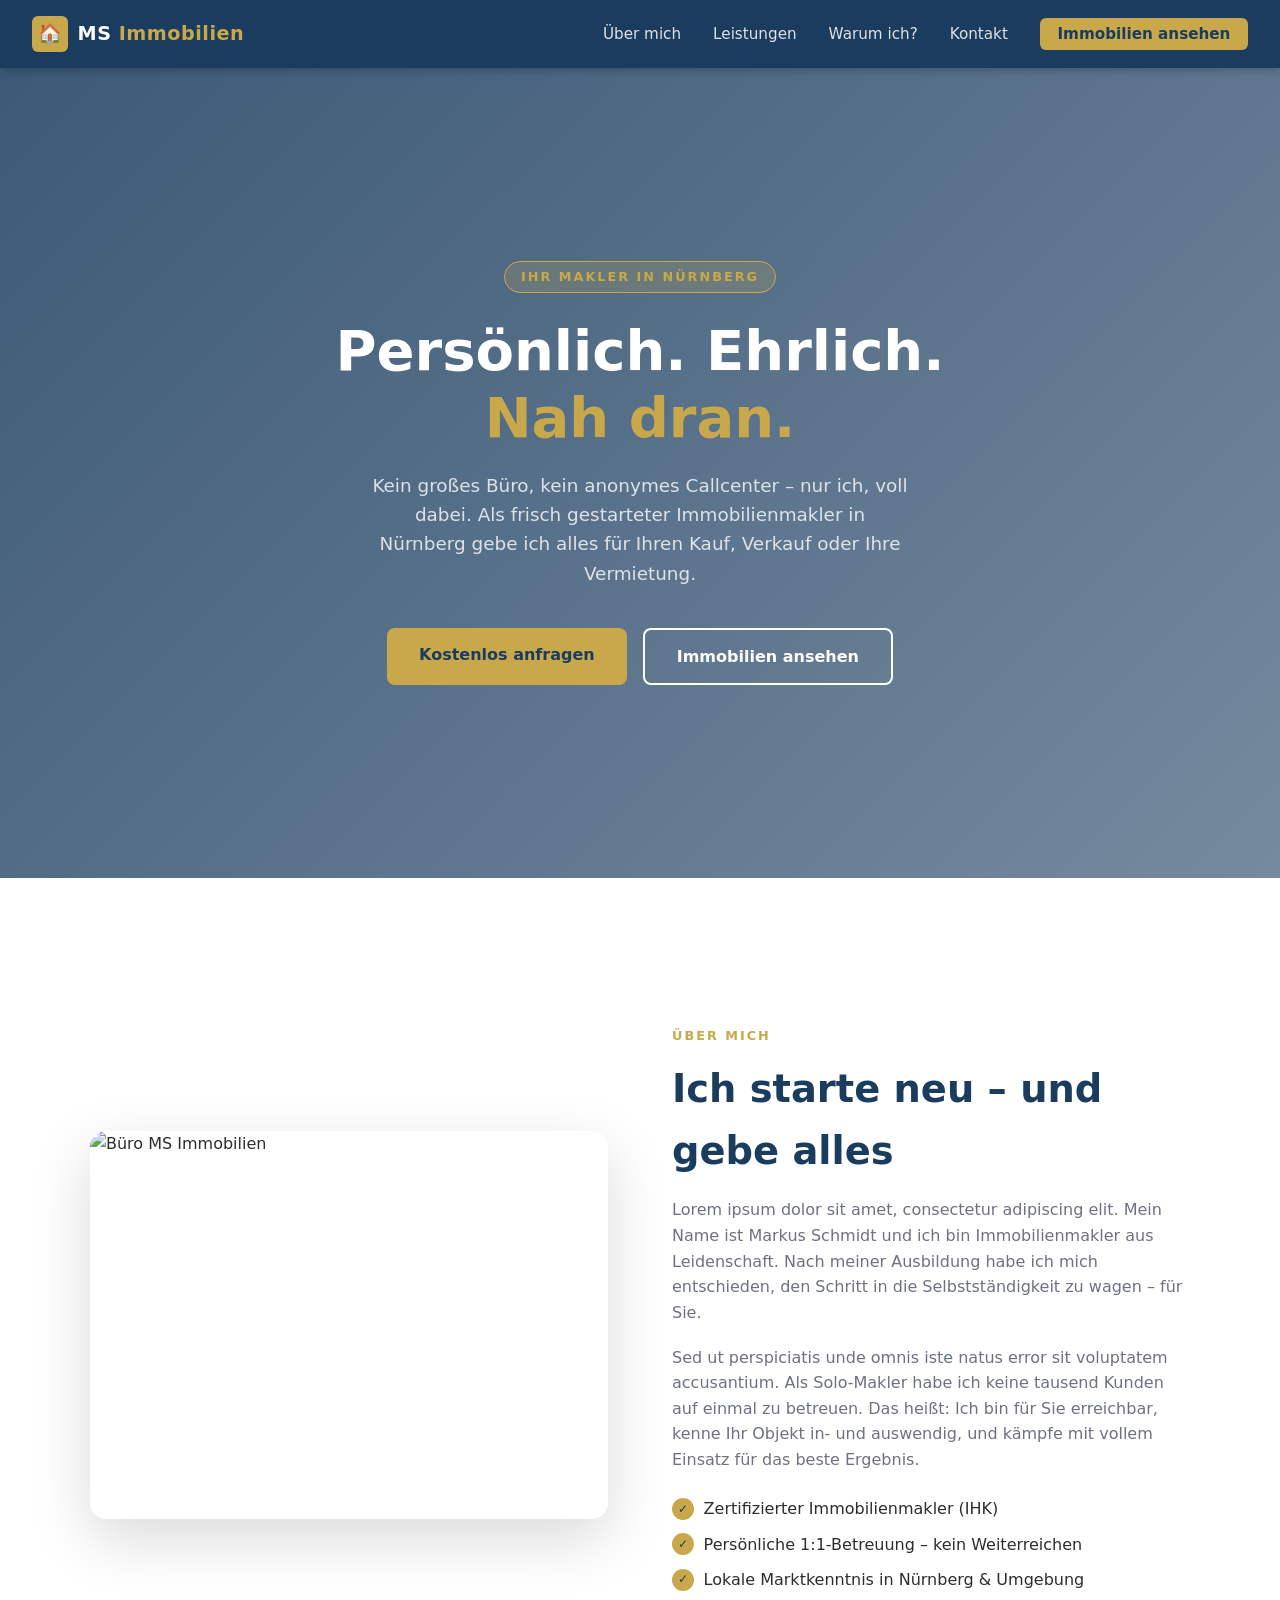
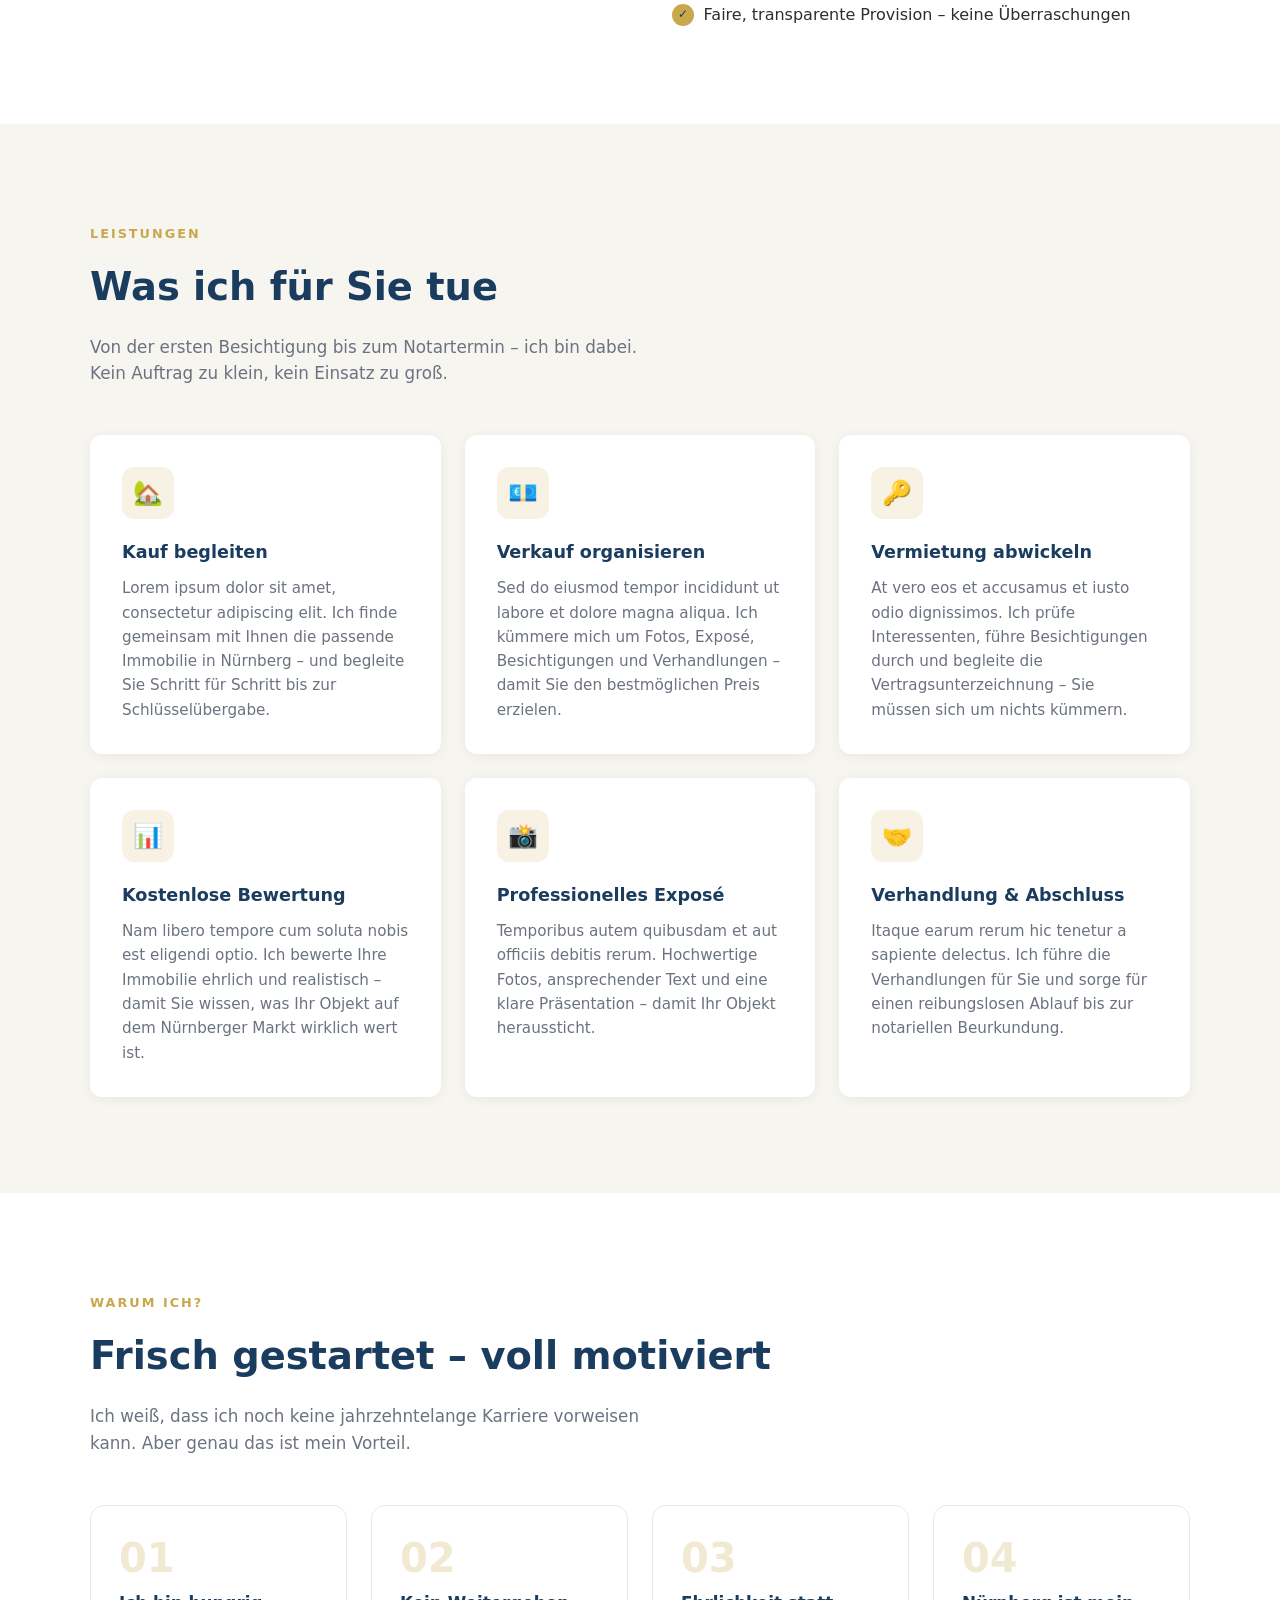
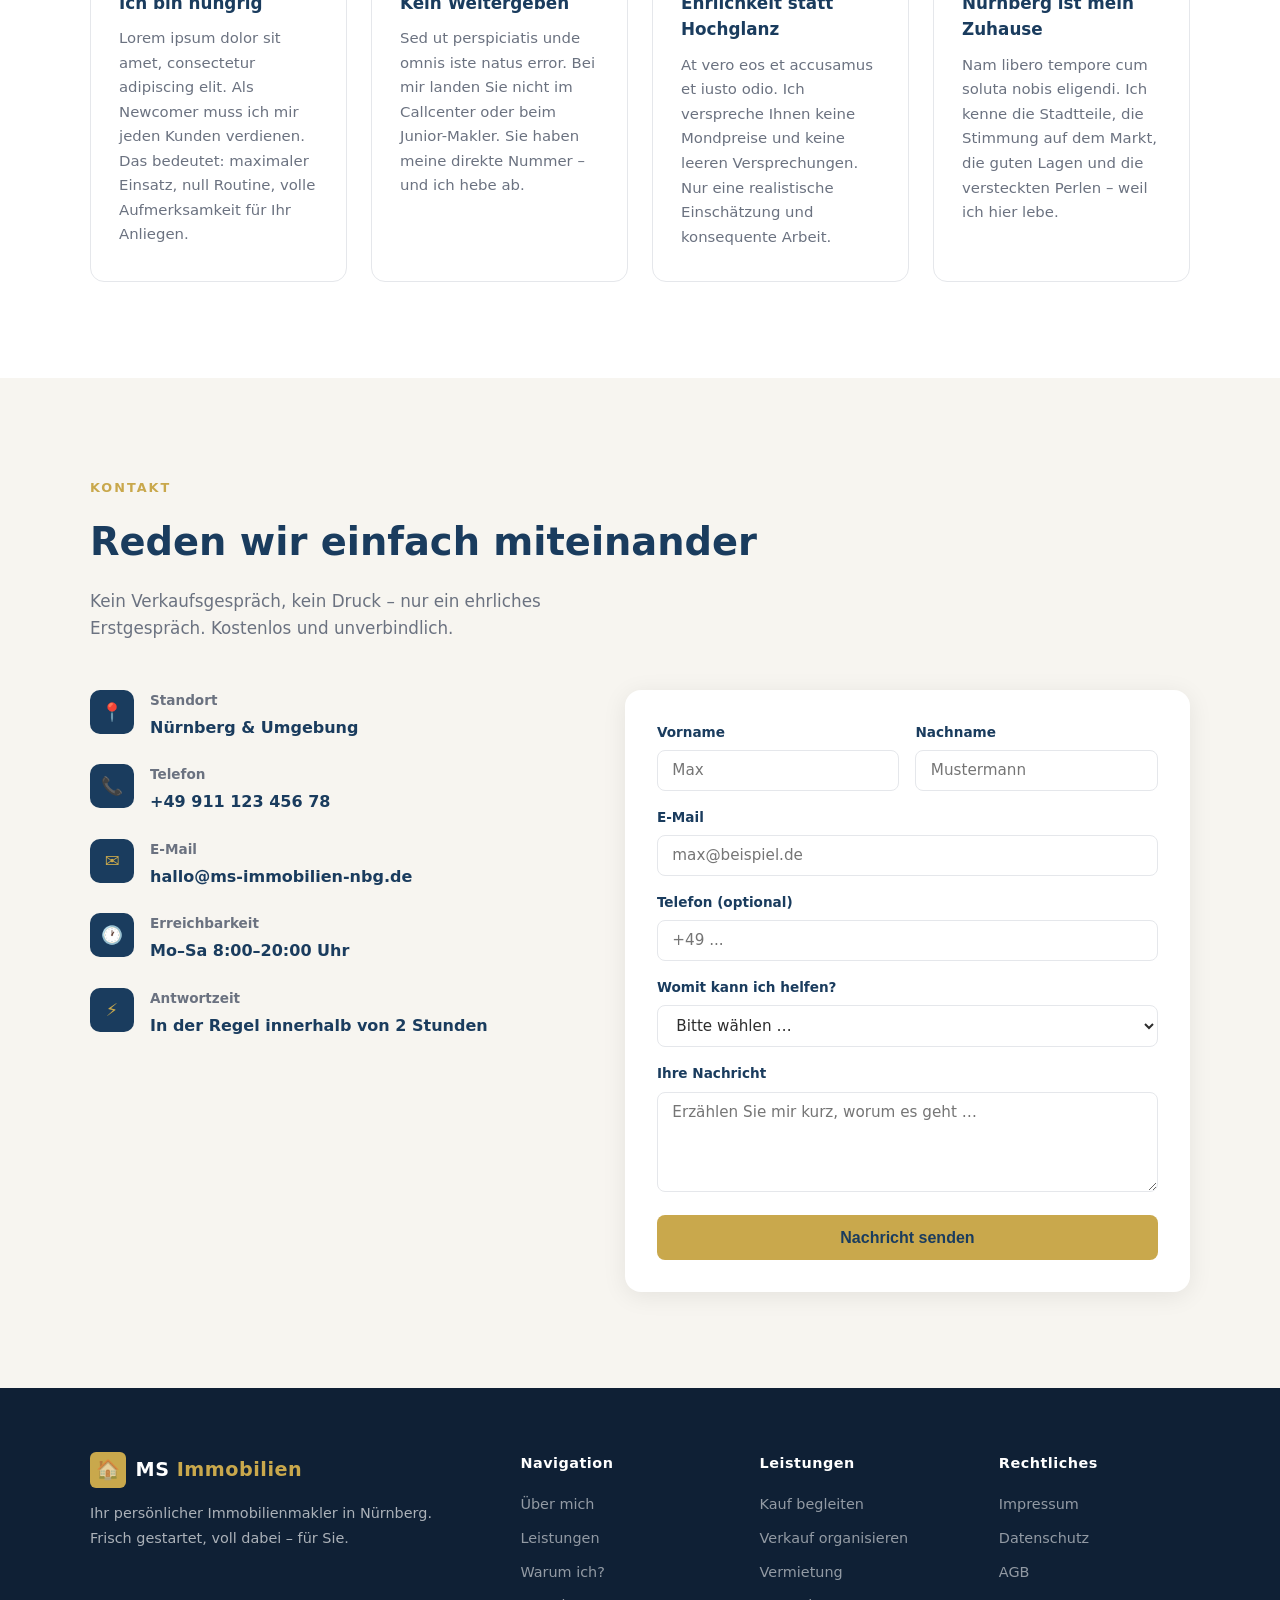
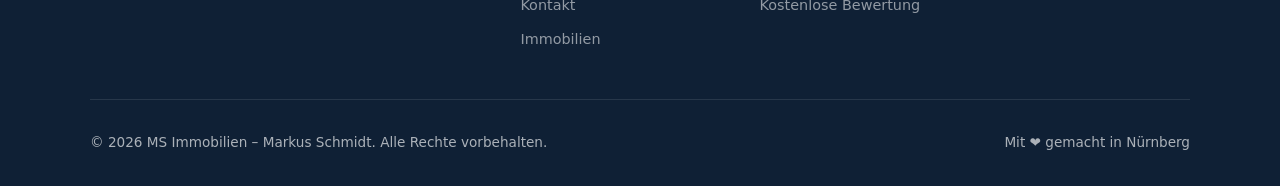
==== index.html @ b179d1cd "index und css" ====
<!DOCTYPE html>
<html lang="de">
<head>
  <meta charset="UTF-8" />
  <meta name="viewport" content="width=device-width, initial-scale=1.0" />
  <title>MS Immobilien – Ihr Makler in Nürnberg</title>
  <link rel="stylesheet" href="style.css" />
</head>
<body>

<!-- ── NAVBAR ── -->
<nav>
  <a href="index.html" class="nav-logo">
    <div class="nav-logo-icon">🏠</div>
    <span>MS <em>Immobilien</em></span>
  </a>
  <ul class="nav-links">
    <li><a href="#ueber-mich">Über mich</a></li>
    <li><a href="#leistungen">Leistungen</a></li>
    <li><a href="#warum-ich">Warum ich?</a></li>
    <li><a href="#kontakt">Kontakt</a></li>
    <li><a href="immobilien.html" class="nav-cta">Immobilien ansehen</a></li>
  </ul>
</nav>

<!-- ── HERO ── -->
<section class="hero">
  <div class="hero-content">
    <div class="hero-badge">Ihr Makler in Nürnberg</div>
    <h1>Persönlich. Ehrlich. <span>Nah dran.</span></h1>
    <p>Kein großes Büro, kein anonymes Callcenter – nur ich, voll dabei. Als frisch gestarteter Immobilienmakler in Nürnberg gebe ich alles für Ihren Kauf, Verkauf oder Ihre Vermietung.</p>
    <div class="hero-buttons">
      <a href="#kontakt" class="btn btn-primary">Kostenlos anfragen</a>
      <a href="immobilien.html" class="btn btn-outline">Immobilien ansehen</a>
    </div>
  </div>
</section>

<!-- ── ÜBER MICH ── -->
<section id="ueber-mich">
  <div class="container">
    <div class="about-grid">
      <div class="about-img">
        <img src="https://images.unsplash.com/photo-1560518883-ce09059eeffa?w=800&q=80" alt="Büro MS Immobilien" />
      </div>
      <div class="about-text">
        <span class="section-label">Über mich</span>
        <h2 class="section-title">Ich starte neu – und gebe alles</h2>
        <p>Lorem ipsum dolor sit amet, consectetur adipiscing elit. Mein Name ist Markus Schmidt und ich bin Immobilienmakler aus Leidenschaft. Nach meiner Ausbildung habe ich mich entschieden, den Schritt in die Selbstständigkeit zu wagen – für Sie.</p>
        <p>Sed ut perspiciatis unde omnis iste natus error sit voluptatem accusantium. Als Solo-Makler habe ich keine tausend Kunden auf einmal zu betreuen. Das heißt: Ich bin für Sie erreichbar, kenne Ihr Objekt in- und auswendig, und kämpfe mit vollem Einsatz für das beste Ergebnis.</p>
        <ul class="about-checks">
          <li>Zertifizierter Immobilienmakler (IHK)</li>
          <li>Persönliche 1:1-Betreuung – kein Weiterreichen</li>
          <li>Lokale Marktkenntnis in Nürnberg & Umgebung</li>
          <li>Faire, transparente Provision – keine Überraschungen</li>
        </ul>
      </div>
    </div>
  </div>
</section>

<!-- ── LEISTUNGEN ── -->
<section id="leistungen" class="services">
  <div class="container">
    <span class="section-label">Leistungen</span>
    <h2 class="section-title">Was ich für Sie tue</h2>
    <p class="section-desc">Von der ersten Besichtigung bis zum Notartermin – ich bin dabei. Kein Auftrag zu klein, kein Einsatz zu groß.</p>

    <div class="services-grid">
      <div class="service-card">
        <div class="service-icon">🏡</div>
        <h3>Kauf begleiten</h3>
        <p>Lorem ipsum dolor sit amet, consectetur adipiscing elit. Ich finde gemeinsam mit Ihnen die passende Immobilie in Nürnberg – und begleite Sie Schritt für Schritt bis zur Schlüsselübergabe.</p>
      </div>
      <div class="service-card">
        <div class="service-icon">💶</div>
        <h3>Verkauf organisieren</h3>
        <p>Sed do eiusmod tempor incididunt ut labore et dolore magna aliqua. Ich kümmere mich um Fotos, Exposé, Besichtigungen und Verhandlungen – damit Sie den bestmöglichen Preis erzielen.</p>
      </div>
      <div class="service-card">
        <div class="service-icon">🔑</div>
        <h3>Vermietung abwickeln</h3>
        <p>At vero eos et accusamus et iusto odio dignissimos. Ich prüfe Interessenten, führe Besichtigungen durch und begleite die Vertragsunterzeichnung – Sie müssen sich um nichts kümmern.</p>
      </div>
      <div class="service-card">
        <div class="service-icon">📊</div>
        <h3>Kostenlose Bewertung</h3>
        <p>Nam libero tempore cum soluta nobis est eligendi optio. Ich bewerte Ihre Immobilie ehrlich und realistisch – damit Sie wissen, was Ihr Objekt auf dem Nürnberger Markt wirklich wert ist.</p>
      </div>
      <div class="service-card">
        <div class="service-icon">📸</div>
        <h3>Professionelles Exposé</h3>
        <p>Temporibus autem quibusdam et aut officiis debitis rerum. Hochwertige Fotos, ansprechender Text und eine klare Präsentation – damit Ihr Objekt heraussticht.</p>
      </div>
      <div class="service-card">
        <div class="service-icon">🤝</div>
        <h3>Verhandlung & Abschluss</h3>
        <p>Itaque earum rerum hic tenetur a sapiente delectus. Ich führe die Verhandlungen für Sie und sorge für einen reibungslosen Ablauf bis zur notariellen Beurkundung.</p>
      </div>
    </div>
  </div>
</section>

<!-- ── WARUM ICH ── -->
<section id="warum-ich">
  <div class="container">
    <span class="section-label">Warum ich?</span>
    <h2 class="section-title">Frisch gestartet – voll motiviert</h2>
    <p class="section-desc">Ich weiß, dass ich noch keine jahrzehntelange Karriere vorweisen kann. Aber genau das ist mein Vorteil.</p>

    <div class="why-grid">
      <div class="why-card">
        <div class="why-number">01</div>
        <h3>Ich bin hungrig</h3>
        <p>Lorem ipsum dolor sit amet, consectetur adipiscing elit. Als Newcomer muss ich mir jeden Kunden verdienen. Das bedeutet: maximaler Einsatz, null Routine, volle Aufmerksamkeit für Ihr Anliegen.</p>
      </div>
      <div class="why-card">
        <div class="why-number">02</div>
        <h3>Kein Weitergeben</h3>
        <p>Sed ut perspiciatis unde omnis iste natus error. Bei mir landen Sie nicht im Callcenter oder beim Junior-Makler. Sie haben meine direkte Nummer – und ich hebe ab.</p>
      </div>
      <div class="why-card">
        <div class="why-number">03</div>
        <h3>Ehrlichkeit statt Hochglanz</h3>
        <p>At vero eos et accusamus et iusto odio. Ich verspreche Ihnen keine Mondpreise und keine leeren Versprechungen. Nur eine realistische Einschätzung und konsequente Arbeit.</p>
      </div>
      <div class="why-card">
        <div class="why-number">04</div>
        <h3>Nürnberg ist mein Zuhause</h3>
        <p>Nam libero tempore cum soluta nobis eligendi. Ich kenne die Stadtteile, die Stimmung auf dem Markt, die guten Lagen und die versteckten Perlen – weil ich hier lebe.</p>
      </div>
    </div>
  </div>
</section>

<!-- ── KONTAKT ── -->
<section id="kontakt" class="contact">
  <div class="container">
    <span class="section-label">Kontakt</span>
    <h2 class="section-title">Reden wir einfach miteinander</h2>
    <p class="section-desc">Kein Verkaufsgespräch, kein Druck – nur ein ehrliches Erstgespräch. Kostenlos und unverbindlich.</p>

    <div class="contact-grid">
      <div class="contact-info">
        <div class="contact-item">
          <div class="contact-item-icon">📍</div>
          <div>
            <h4>Standort</h4>
            <p>Nürnberg & Umgebung</p>
          </div>
        </div>
        <div class="contact-item">
          <div class="contact-item-icon">📞</div>
          <div>
            <h4>Telefon</h4>
            <p>+49 911 123 456 78</p>
          </div>
        </div>
        <div class="contact-item">
          <div class="contact-item-icon">✉️</div>
          <div>
            <h4>E-Mail</h4>
            <p>hallo@ms-immobilien-nbg.de</p>
          </div>
        </div>
        <div class="contact-item">
          <div class="contact-item-icon">🕐</div>
          <div>
            <h4>Erreichbarkeit</h4>
            <p>Mo–Sa 8:00–20:00 Uhr</p>
          </div>
        </div>
        <div class="contact-item">
          <div class="contact-item-icon">⚡</div>
          <div>
            <h4>Antwortzeit</h4>
            <p>In der Regel innerhalb von 2 Stunden</p>
          </div>
        </div>
      </div>

      <form class="contact-form" onsubmit="handleContact(event)">
        <div class="form-row">
          <div class="field">
            <label>Vorname</label>
            <input type="text" placeholder="Max" required />
          </div>
          <div class="field">
            <label>Nachname</label>
            <input type="text" placeholder="Mustermann" required />
          </div>
        </div>
        <div class="field">
          <label>E-Mail</label>
          <input type="email" placeholder="max@beispiel.de" required />
        </div>
        <div class="field">
          <label>Telefon (optional)</label>
          <input type="tel" placeholder="+49 ..." />
        </div>
        <div class="field">
          <label>Womit kann ich helfen?</label>
          <select>
            <option value="">Bitte wählen …</option>
            <option>Ich möchte kaufen</option>
            <option>Ich möchte verkaufen</option>
            <option>Ich suche eine Mietwohnung</option>
            <option>Ich möchte vermieten</option>
            <option>Ich möchte meine Immobilie bewerten lassen</option>
            <option>Sonstiges</option>
          </select>
        </div>
        <div class="field">
          <label>Ihre Nachricht</label>
          <textarea placeholder="Erzählen Sie mir kurz, worum es geht …" required></textarea>
        </div>
        <button type="submit" class="btn btn-primary" style="width:100%">Nachricht senden</button>
      </form>
    </div>
  </div>
</section>

<!-- ── FOOTER ── -->
<footer>
  <div class="footer-grid">
    <div class="footer-brand footer-col">
      <a href="index.html" class="nav-logo">
        <div class="nav-logo-icon">🏠</div>
        <span style="color:#fff">MS <em style="color:var(--accent);font-style:normal">Immobilien</em></span>
      </a>
      <p>Ihr persönlicher Immobilienmakler in Nürnberg. Frisch gestartet, voll dabei – für Sie.</p>
    </div>
    <div class="footer-col">
      <h4>Navigation</h4>
      <ul>
        <li><a href="#ueber-mich">Über mich</a></li>
        <li><a href="#leistungen">Leistungen</a></li>
        <li><a href="#warum-ich">Warum ich?</a></li>
        <li><a href="#kontakt">Kontakt</a></li>
        <li><a href="immobilien.html">Immobilien</a></li>
      </ul>
    </div>
    <div class="footer-col">
      <h4>Leistungen</h4>
      <ul>
        <li><a href="#leistungen">Kauf begleiten</a></li>
        <li><a href="#leistungen">Verkauf organisieren</a></li>
        <li><a href="#leistungen">Vermietung</a></li>
        <li><a href="#leistungen">Kostenlose Bewertung</a></li>
      </ul>
    </div>
    <div class="footer-col">
      <h4>Rechtliches</h4>
      <ul>
        <li><a href="#">Impressum</a></li>
        <li><a href="#">Datenschutz</a></li>
        <li><a href="#">AGB</a></li>
      </ul>
    </div>
  </div>
  <div class="footer-bottom">
    <span>© 2026 MS Immobilien – Markus Schmidt. Alle Rechte vorbehalten.</span>
    <span>Mit ❤️ gemacht in Nürnberg</span>
  </div>
</footer>

<div class="toast" id="toast"></div>

<script src="index.js"></script>
</body>
</html>
---- style.css ----
*, *::before, *::after { box-sizing: border-box; margin: 0; padding: 0; }

:root {
  --primary: #1a3c5e;
  --accent: #c9a84c;
  --light: #f7f5f0;
  --text: #2d2d2d;
  --muted: #6b7280;
  --border: #e5e7eb;
  --white: #ffffff;
}

body {
  font-family: 'Segoe UI', system-ui, sans-serif;
  color: var(--text);
  background: var(--white);
  line-height: 1.6;
}

/* ── NAVBAR ── */
nav {
  position: sticky;
  top: 0;
  z-index: 100;
  background: var(--primary);
  display: flex;
  align-items: center;
  justify-content: space-between;
  padding: 0 2rem;
  height: 68px;
  box-shadow: 0 2px 8px rgba(0,0,0,.25);
}

.nav-logo {
  display: flex;
  align-items: center;
  gap: .6rem;
  text-decoration: none;
}

.nav-logo-icon {
  width: 36px;
  height: 36px;
  background: var(--accent);
  border-radius: 6px;
  display: grid;
  place-items: center;
  font-size: 1.2rem;
}

.nav-logo span {
  color: var(--white);
  font-size: 1.2rem;
  font-weight: 700;
  letter-spacing: .5px;
}

.nav-logo span em {
  color: var(--accent);
  font-style: normal;
}

.nav-links {
  display: flex;
  align-items: center;
  gap: 2rem;
  list-style: none;
}

.nav-links a {
  color: rgba(255,255,255,.85);
  text-decoration: none;
  font-size: .95rem;
  font-weight: 500;
  transition: color .2s;
}

.nav-links a:hover,
.nav-links a.active { color: var(--accent); }

.nav-cta {
  background: var(--accent);
  color: var(--primary) !important;
  padding: .45rem 1.1rem;
  border-radius: 6px;
  font-weight: 700 !important;
}

/* ── HERO ── */
.hero {
  min-height: 90vh;
  background: linear-gradient(135deg, rgba(26,60,94,.85) 0%, rgba(26,60,94,.6) 100%),
              url('https://images.unsplash.com/photo-1564013799919-ab600027ffc6?w=1600&q=80') center/cover no-repeat;
  display: flex;
  align-items: center;
  justify-content: center;
  text-align: center;
  color: var(--white);
  padding: 4rem 1.5rem;
}

.hero-content { max-width: 700px; }

.hero-badge {
  display: inline-block;
  background: rgba(201,168,76,.2);
  border: 1px solid var(--accent);
  color: var(--accent);
  font-size: .8rem;
  font-weight: 600;
  letter-spacing: 2px;
  text-transform: uppercase;
  padding: .3rem 1rem;
  border-radius: 100px;
  margin-bottom: 1.5rem;
}

.hero h1 {
  font-size: clamp(2rem, 5vw, 3.5rem);
  font-weight: 800;
  line-height: 1.2;
  margin-bottom: 1.2rem;
}

.hero h1 span { color: var(--accent); }

.hero p {
  font-size: 1.15rem;
  color: rgba(255,255,255,.8);
  margin-bottom: 2.5rem;
  max-width: 540px;
  margin-inline: auto;
}

.hero-buttons { display: flex; gap: 1rem; justify-content: center; flex-wrap: wrap; }

.btn {
  display: inline-block;
  padding: .85rem 2rem;
  border-radius: 8px;
  font-size: 1rem;
  font-weight: 600;
  text-decoration: none;
  cursor: pointer;
  border: none;
  transition: transform .15s, box-shadow .15s;
}

.btn:hover { transform: translateY(-2px); box-shadow: 0 6px 20px rgba(0,0,0,.2); }

.btn-primary { background: var(--accent); color: var(--primary); }
.btn-outline { background: transparent; color: var(--white); border: 2px solid var(--white); }

/* ── STATS ── */
.stats {
  background: var(--primary);
  display: grid;
  grid-template-columns: repeat(auto-fit, minmax(160px, 1fr));
  gap: 0;
}

.stat {
  text-align: center;
  padding: 2rem 1.5rem;
  border-right: 1px solid rgba(255,255,255,.1);
  color: var(--white);
}

.stat:last-child { border-right: none; }
.stat-num { font-size: 2.2rem; font-weight: 800; color: var(--accent); }
.stat-label { font-size: .85rem; color: rgba(255,255,255,.65); margin-top: .25rem; }

/* ── SECTIONS ── */
section { padding: 6rem 1.5rem; }
.container { max-width: 1100px; margin: 0 auto; }

.section-label {
  display: inline-block;
  color: var(--accent);
  font-size: .8rem;
  font-weight: 700;
  letter-spacing: 2px;
  text-transform: uppercase;
  margin-bottom: .75rem;
}

.section-title {
  font-size: clamp(1.6rem, 3vw, 2.4rem);
  font-weight: 800;
  color: var(--primary);
  margin-bottom: 1rem;
}

.section-desc {
  color: var(--muted);
  max-width: 560px;
  font-size: 1.05rem;
}

/* ── ABOUT ── */
.about-grid {
  display: grid;
  grid-template-columns: 1fr 1fr;
  gap: 4rem;
  align-items: center;
  margin-top: 3rem;
}

.about-img {
  border-radius: 16px;
  overflow: hidden;
  aspect-ratio: 4/3;
  box-shadow: 0 20px 60px rgba(0,0,0,.15);
}

.about-img img { width: 100%; height: 100%; object-fit: cover; }

.about-text p { color: var(--muted); margin-bottom: 1.2rem; }

.about-checks { list-style: none; margin-top: 1.5rem; display: flex; flex-direction: column; gap: .6rem; }

.about-checks li {
  display: flex;
  align-items: center;
  gap: .6rem;
  font-weight: 500;
}

.about-checks li::before {
  content: '✓';
  width: 22px;
  height: 22px;
  background: var(--accent);
  color: var(--primary);
  border-radius: 50%;
  display: grid;
  place-items: center;
  font-size: .75rem;
  font-weight: 800;
  flex-shrink: 0;
}

/* ── SERVICES ── */
.services { background: var(--light); }

.services-grid {
  display: grid;
  grid-template-columns: repeat(auto-fit, minmax(280px, 1fr));
  gap: 1.5rem;
  margin-top: 3rem;
}

.service-card {
  background: var(--white);
  border-radius: 12px;
  padding: 2rem;
  box-shadow: 0 2px 12px rgba(0,0,0,.06);
  transition: transform .2s, box-shadow .2s;
}

.service-card:hover { transform: translateY(-4px); box-shadow: 0 8px 30px rgba(0,0,0,.12); }

.service-icon {
  width: 52px;
  height: 52px;
  background: rgba(201,168,76,.15);
  border-radius: 12px;
  display: grid;
  place-items: center;
  font-size: 1.5rem;
  margin-bottom: 1.2rem;
}

.service-card h3 { font-size: 1.1rem; color: var(--primary); margin-bottom: .6rem; }
.service-card p { color: var(--muted); font-size: .95rem; }

/* ── PROPERTIES PREVIEW ── */
.props-grid {
  display: grid;
  grid-template-columns: repeat(auto-fit, minmax(300px, 1fr));
  gap: 1.5rem;
  margin-top: 3rem;
}

.prop-card {
  border-radius: 12px;
  overflow: hidden;
  box-shadow: 0 4px 20px rgba(0,0,0,.1);
  transition: transform .2s;
  background: var(--white);
}

.prop-card:hover { transform: translateY(-4px); }

.prop-img {
  aspect-ratio: 16/10;
  overflow: hidden;
}

.prop-img img { width: 100%; height: 100%; object-fit: cover; transition: transform .4s; }
.prop-card:hover .prop-img img { transform: scale(1.05); }

.prop-body { padding: 1.25rem; }

.prop-tag {
  display: inline-block;
  background: rgba(201,168,76,.15);
  color: var(--accent);
  font-size: .75rem;
  font-weight: 700;
  padding: .2rem .7rem;
  border-radius: 100px;
  margin-bottom: .6rem;
  text-transform: uppercase;
  letter-spacing: 1px;
}

.prop-body h3 { font-size: 1.05rem; color: var(--primary); margin-bottom: .35rem; }
.prop-body .prop-location { color: var(--muted); font-size: .88rem; margin-bottom: .75rem; }

.prop-meta {
  display: flex;
  gap: 1rem;
  font-size: .85rem;
  color: var(--muted);
  border-top: 1px solid var(--border);
  padding-top: .75rem;
  flex-wrap: wrap;
}

.prop-price { font-size: 1.2rem; font-weight: 700; color: var(--primary); }

.section-cta { text-align: center; margin-top: 3rem; }

/* ── CONTACT ── */
.contact { background: var(--light); }

.contact-grid {
  display: grid;
  grid-template-columns: 1fr 1.2fr;
  gap: 4rem;
  margin-top: 3rem;
  align-items: start;
}

.contact-info { display: flex; flex-direction: column; gap: 1.5rem; }

.contact-item { display: flex; align-items: flex-start; gap: 1rem; }

.contact-item-icon {
  width: 44px;
  height: 44px;
  background: var(--primary);
  color: var(--accent);
  border-radius: 10px;
  display: grid;
  place-items: center;
  font-size: 1.1rem;
  flex-shrink: 0;
}

.contact-item h4 { font-size: .85rem; color: var(--muted); margin-bottom: .2rem; }
.contact-item p { font-weight: 600; color: var(--primary); }

.contact-form {
  background: var(--white);
  border-radius: 16px;
  padding: 2rem;
  box-shadow: 0 4px 24px rgba(0,0,0,.08);
  display: flex;
  flex-direction: column;
  gap: 1rem;
}

.form-row { display: grid; grid-template-columns: 1fr 1fr; gap: 1rem; }

.field label {
  display: block;
  font-size: .85rem;
  font-weight: 600;
  color: var(--primary);
  margin-bottom: .4rem;
}

.field input,
.field textarea,
.field select {
  width: 100%;
  padding: .65rem .9rem;
  border: 1.5px solid var(--border);
  border-radius: 8px;
  font-size: .95rem;
  font-family: inherit;
  color: var(--text);
  background: var(--white);
  transition: border-color .2s;
  outline: none;
}

.field input:focus,
.field textarea:focus,
.field select:focus { border-color: var(--primary); }

.field textarea { resize: vertical; min-height: 100px; }

/* ── FOOTER ── */
footer {
  background: #0f2035;
  color: rgba(255,255,255,.65);
  padding: 4rem 1.5rem 2rem;
}

.footer-grid {
  max-width: 1100px;
  margin: 0 auto;
  display: grid;
  grid-template-columns: 2fr 1fr 1fr 1fr;
  gap: 3rem;
  padding-bottom: 3rem;
  border-bottom: 1px solid rgba(255,255,255,.1);
}

.footer-brand p { margin-top: .8rem; font-size: .9rem; line-height: 1.7; }

.footer-col h4 {
  color: var(--white);
  font-size: .9rem;
  font-weight: 700;
  margin-bottom: 1rem;
  letter-spacing: .5px;
}

.footer-col ul { list-style: none; display: flex; flex-direction: column; gap: .5rem; }
.footer-col a { color: rgba(255,255,255,.55); text-decoration: none; font-size: .9rem; transition: color .2s; }
.footer-col a:hover { color: var(--accent); }

.footer-bottom {
  max-width: 1100px;
  margin: 2rem auto 0;
  display: flex;
  justify-content: space-between;
  align-items: center;
  font-size: .85rem;
  flex-wrap: wrap;
  gap: 1rem;
}

.footer-bottom a { color: rgba(255,255,255,.4); text-decoration: none; }
.footer-bottom a:hover { color: var(--accent); }

/* ── WARUM ICH ── */
.why-grid {
  display: grid;
  grid-template-columns: repeat(auto-fit, minmax(240px, 1fr));
  gap: 1.5rem;
  margin-top: 3rem;
}

.why-card {
  background: var(--white);
  border: 1.5px solid var(--border);
  border-radius: 14px;
  padding: 2rem 1.75rem;
  transition: border-color .2s, transform .2s;
}

.why-card:hover {
  border-color: var(--accent);
  transform: translateY(-3px);
}

.why-number {
  font-size: 2.5rem;
  font-weight: 900;
  color: rgba(201,168,76,.25);
  line-height: 1;
  margin-bottom: .75rem;
  font-variant-numeric: tabular-nums;
}

.why-card h3 {
  font-size: 1.05rem;
  color: var(--primary);
  margin-bottom: .6rem;
}

.why-card p {
  color: var(--muted);
  font-size: .93rem;
  line-height: 1.65;
}

/* ── IMMOBILIEN PAGE ── */
.page-hero {
  background: linear-gradient(135deg, var(--primary) 0%, #0f2035 100%);
  padding: 5rem 1.5rem 4rem;
  text-align: center;
  color: var(--white);
}

.page-hero h1 { font-size: clamp(1.8rem, 4vw, 2.8rem); font-weight: 800; margin-bottom: .75rem; }
.page-hero p { color: rgba(255,255,255,.7); font-size: 1.05rem; }

.add-section { background: var(--light); }

.add-card {
  background: var(--white);
  border-radius: 16px;
  padding: 2.5rem;
  box-shadow: 0 4px 24px rgba(0,0,0,.08);
  max-width: 860px;
  margin: 0 auto;
}

.add-card h2 {
  font-size: 1.4rem;
  color: var(--primary);
  margin-bottom: 2rem;
  padding-bottom: 1rem;
  border-bottom: 2px solid var(--border);
}

.form-section-title {
  font-size: .8rem;
  font-weight: 700;
  text-transform: uppercase;
  letter-spacing: 1.5px;
  color: var(--muted);
  margin: 1.5rem 0 .75rem;
}

.form-3col { display: grid; grid-template-columns: 1fr 1fr 1fr; gap: 1rem; }
.form-2col { display: grid; grid-template-columns: 1fr 1fr; gap: 1rem; }

.form-actions { display: flex; gap: 1rem; margin-top: 2rem; }

/* ── LISTINGS ── */
.listings-section { padding: 4rem 1.5rem; }

.listings-header {
  display: flex;
  justify-content: space-between;
  align-items: center;
  margin-bottom: 2rem;
  flex-wrap: wrap;
  gap: 1rem;
}

.listings-header h2 { font-size: 1.5rem; color: var(--primary); font-weight: 700; }

.empty-state {
  text-align: center;
  padding: 5rem 2rem;
  color: var(--muted);
}

.empty-state .empty-icon { font-size: 3rem; margin-bottom: 1rem; }
.empty-state p { font-size: 1.05rem; }

.listing-card {
  background: var(--white);
  border: 1.5px solid var(--border);
  border-radius: 12px;
  display: grid;
  grid-template-columns: 240px 1fr auto;
  overflow: hidden;
  margin-bottom: 1rem;
  transition: box-shadow .2s;
}

.listing-card:hover { box-shadow: 0 4px 20px rgba(0,0,0,.1); }

.listing-thumb {
  background: var(--light);
  display: grid;
  place-items: center;
  font-size: 3rem;
  min-height: 140px;
}

.listing-body { padding: 1.25rem; }
.listing-body h3 { color: var(--primary); font-size: 1.05rem; margin-bottom: .3rem; }
.listing-body .listing-loc { color: var(--muted); font-size: .88rem; margin-bottom: .6rem; }

.listing-meta { display: flex; gap: 1.25rem; flex-wrap: wrap; }
.listing-meta span { font-size: .85rem; color: var(--muted); }
.listing-meta span strong { color: var(--text); }

.listing-side {
  display: flex;
  flex-direction: column;
  align-items: flex-end;
  justify-content: space-between;
  padding: 1.25rem;
  border-left: 1px solid var(--border);
}

.listing-price { font-size: 1.3rem; font-weight: 800; color: var(--primary); }
.listing-price small { display: block; font-size: .75rem; font-weight: 400; color: var(--muted); }

.btn-sm {
  padding: .45rem 1rem;
  font-size: .85rem;
  border-radius: 6px;
  cursor: pointer;
  font-weight: 600;
  border: none;
  transition: opacity .2s;
}

.btn-sm:hover { opacity: .8; }
.btn-danger { background: #fee2e2; color: #dc2626; }

/* ── TOAST ── */
.toast {
  position: fixed;
  bottom: 2rem;
  right: 2rem;
  background: #166534;
  color: #fff;
  padding: .85rem 1.5rem;
  border-radius: 10px;
  font-weight: 600;
  box-shadow: 0 4px 20px rgba(0,0,0,.2);
  transform: translateY(100px);
  opacity: 0;
  transition: all .35s;
  z-index: 999;
}

.toast.show { transform: translateY(0); opacity: 1; }

/* ── RESPONSIVE ── */
@media (max-width: 900px) {
  .about-grid,
  .contact-grid { grid-template-columns: 1fr; }
  .footer-grid { grid-template-columns: 1fr 1fr; }
  .listing-card { grid-template-columns: 1fr; }
  .listing-thumb { min-height: 100px; }
  .listing-side { border-left: none; border-top: 1px solid var(--border); flex-direction: row; align-items: center; }
}

@media (max-width: 640px) {
  .nav-links { display: none; }
  .form-row, .form-2col, .form-3col { grid-template-columns: 1fr; }
  .footer-grid { grid-template-columns: 1fr; }
  .stats { grid-template-columns: 1fr 1fr; }
}
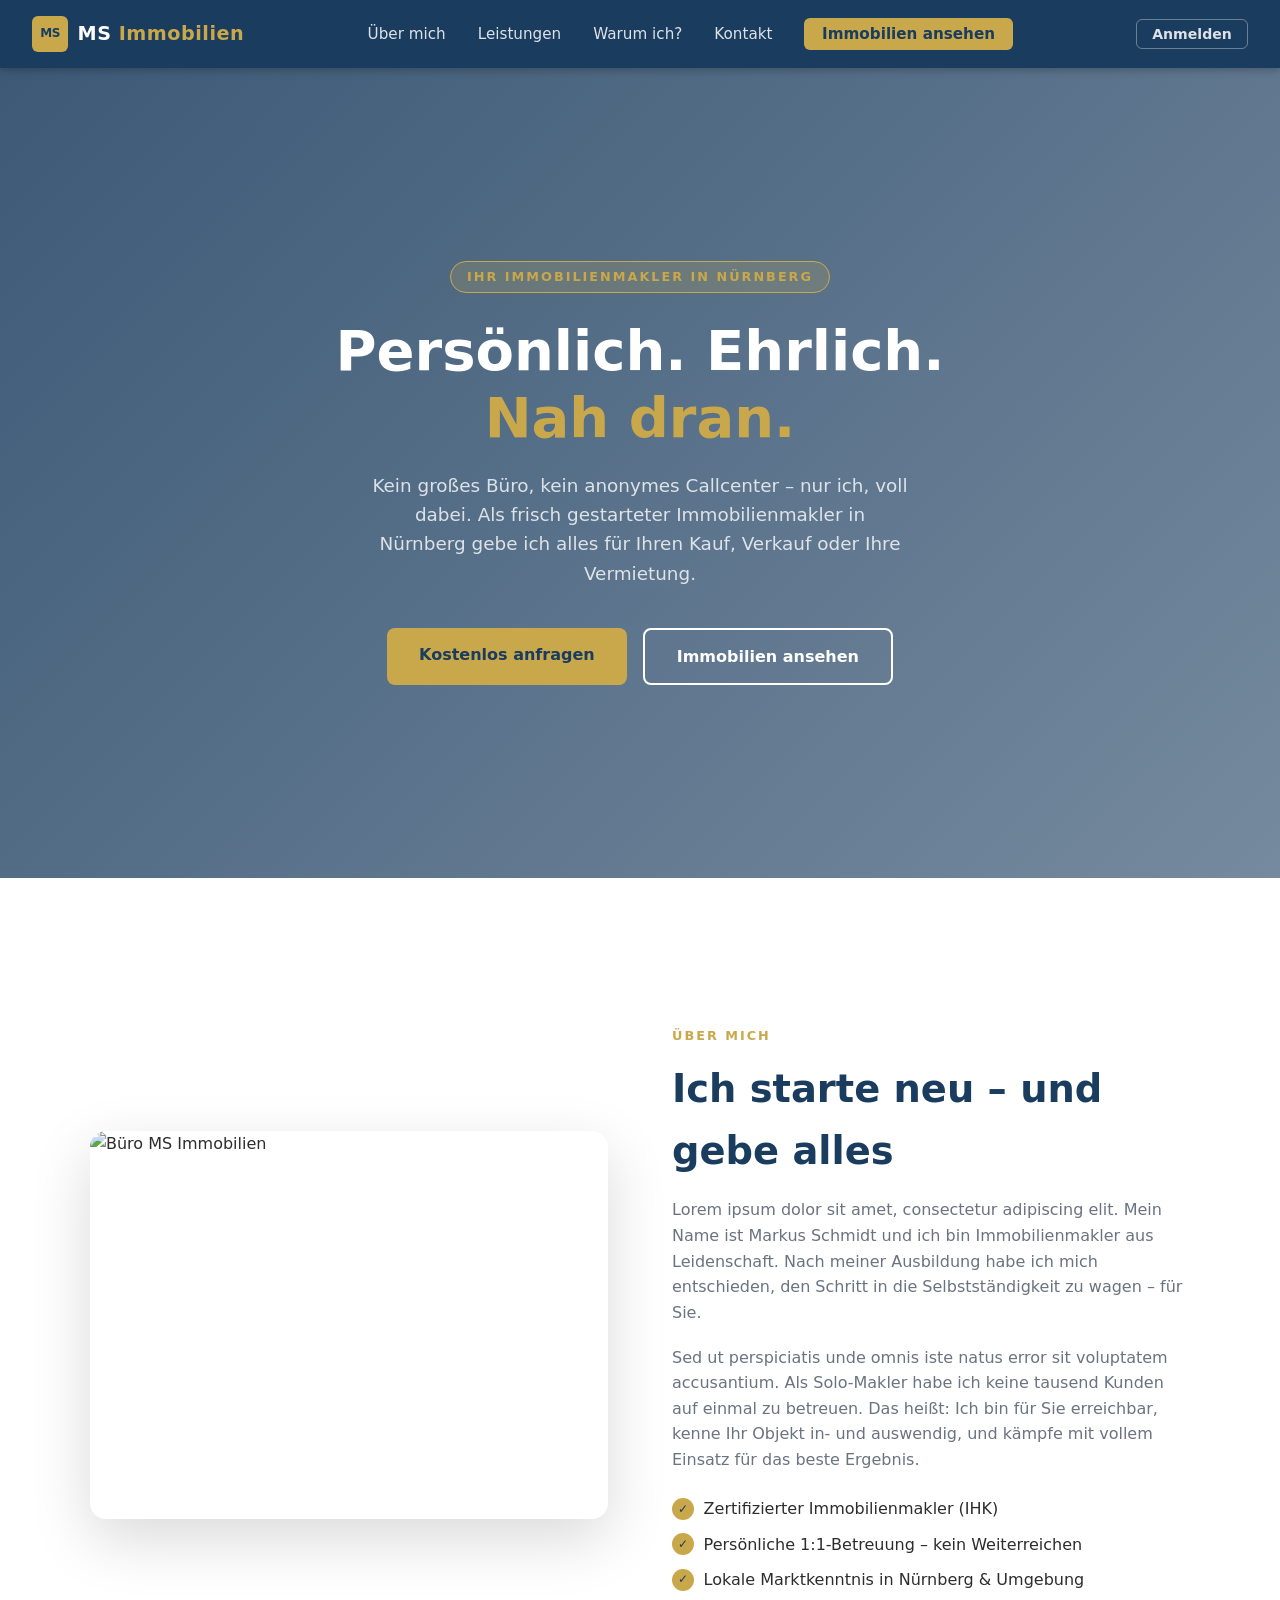
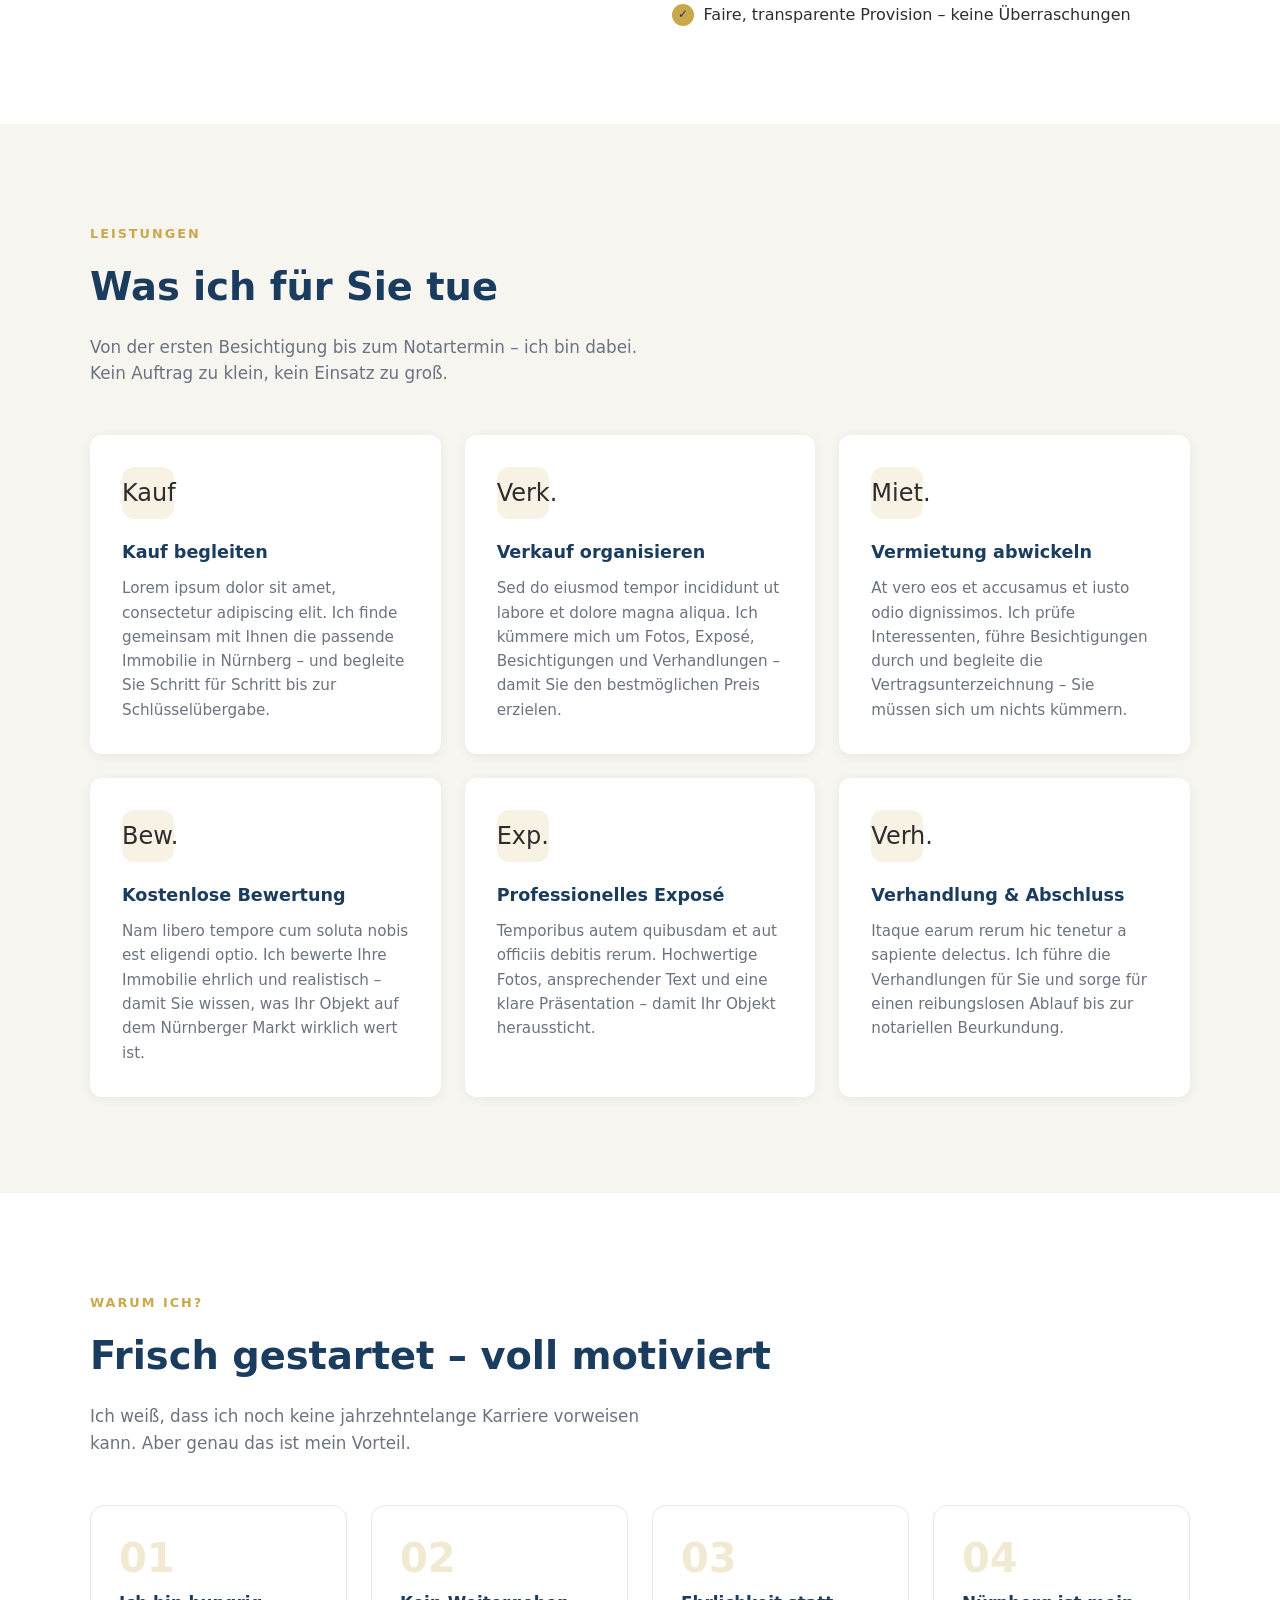
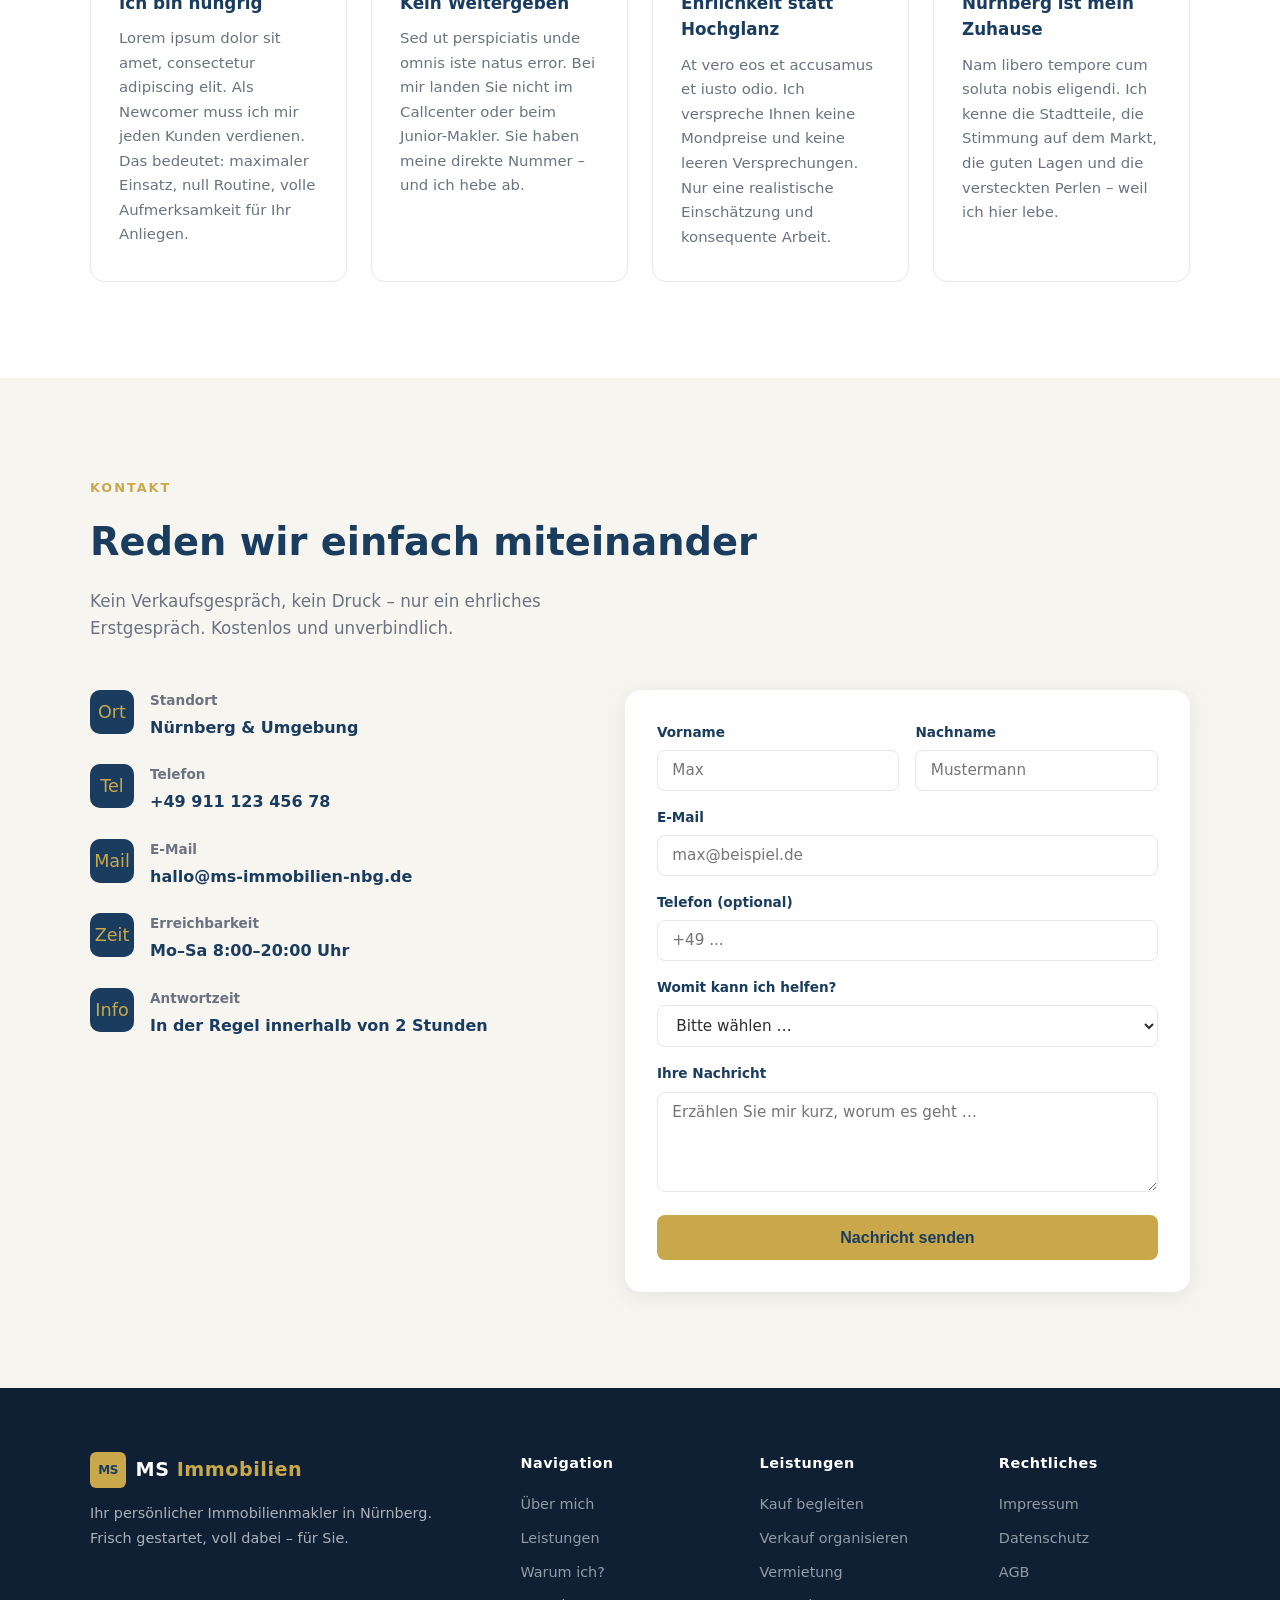
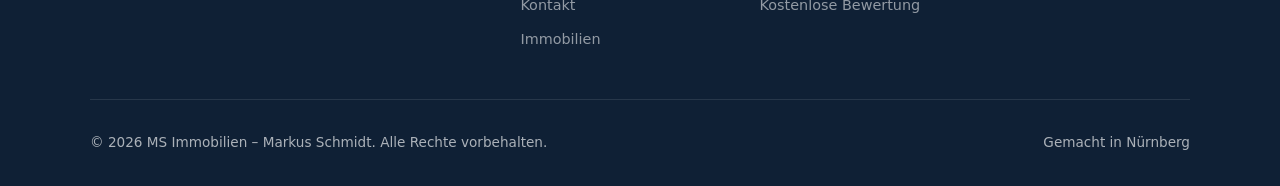
==== commit be68036f: "own login for admin and own immo page" ====
--- a/index.html
+++ b/index.html
@@ -8,10 +8,9 @@
 </head>
 <body>
 
-<!-- ── NAVBAR ── -->
 <nav>
   <a href="index.html" class="nav-logo">
-    <div class="nav-logo-icon">🏠</div>
+    <div class="nav-logo-icon">MS</div>
     <span>MS <em>Immobilien</em></span>
   </a>
   <ul class="nav-links">
@@ -21,12 +20,42 @@
     <li><a href="#kontakt">Kontakt</a></li>
     <li><a href="immobilien.html" class="nav-cta">Immobilien ansehen</a></li>
   </ul>
+  <div class="nav-auth">
+    <button class="nav-login-btn" id="loginBtn" onclick="openLoginModal()">Anmelden</button>
+    <div class="nav-logged-in" id="loggedInIndicator" style="display:none">
+      <span class="nav-logged-in-badge">Makler</span>
+      <button class="nav-logout-btn" onclick="logout()">Abmelden</button>
+    </div>
+  </div>
 </nav>
 
-<!-- ── HERO ── -->
+<!-- LOGIN MODAL -->
+<div id="loginModal" class="modal-overlay" style="display:none" onclick="handleModalClick(event)">
+  <div class="modal-card">
+    <div class="modal-header">
+      <h3>Makler-Zugang</h3>
+      <button class="modal-close" onclick="closeLoginModal()">&#10005;</button>
+    </div>
+    <p class="modal-desc">Melden Sie sich an, um Inserate zu verwalten.</p>
+    <form id="loginForm" autocomplete="on" style="display:flex;flex-direction:column;gap:.85rem">
+      <div class="field">
+        <label>Benutzername</label>
+        <input type="text" id="usernameInput" autocomplete="username" placeholder="Benutzername" />
+      </div>
+      <div class="field">
+        <label>Passwort</label>
+        <input type="password" id="passwordInput" autocomplete="current-password" placeholder="Passwort" />
+      </div>
+      <p id="loginError" style="color:#dc2626;font-size:.85rem;display:none">Benutzername oder Passwort falsch.</p>
+      <button type="submit" class="btn btn-primary" style="width:100%">Anmelden</button>
+    </form>
+  </div>
+</div>
+
+<!-- HERO -->
 <section class="hero">
   <div class="hero-content">
-    <div class="hero-badge">Ihr Makler in Nürnberg</div>
+    <div class="hero-badge">Ihr Immobilienmakler in Nürnberg</div>
     <h1>Persönlich. Ehrlich. <span>Nah dran.</span></h1>
     <p>Kein großes Büro, kein anonymes Callcenter – nur ich, voll dabei. Als frisch gestarteter Immobilienmakler in Nürnberg gebe ich alles für Ihren Kauf, Verkauf oder Ihre Vermietung.</p>
     <div class="hero-buttons">
@@ -36,7 +65,7 @@
   </div>
 </section>
 
-<!-- ── ÜBER MICH ── -->
+<!-- ÜBER MICH -->
 <section id="ueber-mich">
   <div class="container">
     <div class="about-grid">
@@ -59,7 +88,7 @@
   </div>
 </section>
 
-<!-- ── LEISTUNGEN ── -->
+<!-- LEISTUNGEN -->
 <section id="leistungen" class="services">
   <div class="container">
     <span class="section-label">Leistungen</span>
@@ -68,32 +97,32 @@
 
     <div class="services-grid">
       <div class="service-card">
-        <div class="service-icon">🏡</div>
+        <div class="service-icon">Kauf</div>
         <h3>Kauf begleiten</h3>
         <p>Lorem ipsum dolor sit amet, consectetur adipiscing elit. Ich finde gemeinsam mit Ihnen die passende Immobilie in Nürnberg – und begleite Sie Schritt für Schritt bis zur Schlüsselübergabe.</p>
       </div>
       <div class="service-card">
-        <div class="service-icon">💶</div>
+        <div class="service-icon">Verk.</div>
         <h3>Verkauf organisieren</h3>
         <p>Sed do eiusmod tempor incididunt ut labore et dolore magna aliqua. Ich kümmere mich um Fotos, Exposé, Besichtigungen und Verhandlungen – damit Sie den bestmöglichen Preis erzielen.</p>
       </div>
       <div class="service-card">
-        <div class="service-icon">🔑</div>
+        <div class="service-icon">Miet.</div>
         <h3>Vermietung abwickeln</h3>
         <p>At vero eos et accusamus et iusto odio dignissimos. Ich prüfe Interessenten, führe Besichtigungen durch und begleite die Vertragsunterzeichnung – Sie müssen sich um nichts kümmern.</p>
       </div>
       <div class="service-card">
-        <div class="service-icon">📊</div>
+        <div class="service-icon">Bew.</div>
         <h3>Kostenlose Bewertung</h3>
         <p>Nam libero tempore cum soluta nobis est eligendi optio. Ich bewerte Ihre Immobilie ehrlich und realistisch – damit Sie wissen, was Ihr Objekt auf dem Nürnberger Markt wirklich wert ist.</p>
       </div>
       <div class="service-card">
-        <div class="service-icon">📸</div>
+        <div class="service-icon">Exp.</div>
         <h3>Professionelles Exposé</h3>
         <p>Temporibus autem quibusdam et aut officiis debitis rerum. Hochwertige Fotos, ansprechender Text und eine klare Präsentation – damit Ihr Objekt heraussticht.</p>
       </div>
       <div class="service-card">
-        <div class="service-icon">🤝</div>
+        <div class="service-icon">Verh.</div>
         <h3>Verhandlung & Abschluss</h3>
         <p>Itaque earum rerum hic tenetur a sapiente delectus. Ich führe die Verhandlungen für Sie und sorge für einen reibungslosen Ablauf bis zur notariellen Beurkundung.</p>
       </div>
@@ -101,7 +130,7 @@
   </div>
 </section>
 
-<!-- ── WARUM ICH ── -->
+<!-- WARUM ICH -->
 <section id="warum-ich">
   <div class="container">
     <span class="section-label">Warum ich?</span>
@@ -133,7 +162,7 @@
   </div>
 </section>
 
-<!-- ── KONTAKT ── -->
+<!-- KONTAKT -->
 <section id="kontakt" class="contact">
   <div class="container">
     <span class="section-label">Kontakt</span>
@@ -143,35 +172,35 @@
     <div class="contact-grid">
       <div class="contact-info">
         <div class="contact-item">
-          <div class="contact-item-icon">📍</div>
+          <div class="contact-item-icon">Ort</div>
           <div>
             <h4>Standort</h4>
             <p>Nürnberg & Umgebung</p>
           </div>
         </div>
         <div class="contact-item">
-          <div class="contact-item-icon">📞</div>
+          <div class="contact-item-icon">Tel</div>
           <div>
             <h4>Telefon</h4>
             <p>+49 911 123 456 78</p>
           </div>
         </div>
         <div class="contact-item">
-          <div class="contact-item-icon">✉️</div>
+          <div class="contact-item-icon">Mail</div>
           <div>
             <h4>E-Mail</h4>
             <p>hallo@ms-immobilien-nbg.de</p>
           </div>
         </div>
         <div class="contact-item">
-          <div class="contact-item-icon">🕐</div>
+          <div class="contact-item-icon">Zeit</div>
           <div>
             <h4>Erreichbarkeit</h4>
             <p>Mo–Sa 8:00–20:00 Uhr</p>
           </div>
         </div>
         <div class="contact-item">
-          <div class="contact-item-icon">⚡</div>
+          <div class="contact-item-icon">Info</div>
           <div>
             <h4>Antwortzeit</h4>
             <p>In der Regel innerhalb von 2 Stunden</p>
@@ -220,12 +249,12 @@
   </div>
 </section>
 
-<!-- ── FOOTER ── -->
+<!-- FOOTER -->
 <footer>
   <div class="footer-grid">
     <div class="footer-brand footer-col">
       <a href="index.html" class="nav-logo">
-        <div class="nav-logo-icon">🏠</div>
+        <div class="nav-logo-icon">MS</div>
         <span style="color:#fff">MS <em style="color:var(--accent);font-style:normal">Immobilien</em></span>
       </a>
       <p>Ihr persönlicher Immobilienmakler in Nürnberg. Frisch gestartet, voll dabei – für Sie.</p>
@@ -260,12 +289,13 @@
   </div>
   <div class="footer-bottom">
     <span>© 2026 MS Immobilien – Markus Schmidt. Alle Rechte vorbehalten.</span>
-    <span>Mit ❤️ gemacht in Nürnberg</span>
+    <span>Gemacht in Nürnberg</span>
   </div>
 </footer>
 
 <div class="toast" id="toast"></div>
 
+<script src="auth.js"></script>
 <script src="index.js"></script>
 </body>
 </html>
--- a/style.css
+++ b/style.css
@@ -45,7 +45,10 @@
   border-radius: 6px;
   display: grid;
   place-items: center;
-  font-size: 1.2rem;
+  font-size: .75rem;
+  font-weight: 800;
+  color: var(--primary);
+  letter-spacing: -.5px;
 }
 
 .nav-logo span {
@@ -84,6 +87,116 @@
   padding: .45rem 1.1rem;
   border-radius: 6px;
   font-weight: 700 !important;
+}
+
+/* ── NAV AUTH ── */
+.nav-auth {
+  display: flex;
+  align-items: center;
+  gap: .75rem;
+  flex-shrink: 0;
+}
+
+.nav-login-btn {
+  background: transparent;
+  border: 1.5px solid rgba(255,255,255,.35);
+  color: rgba(255,255,255,.85);
+  padding: .38rem .95rem;
+  border-radius: 6px;
+  cursor: pointer;
+  font-size: .88rem;
+  font-weight: 600;
+  font-family: inherit;
+  transition: background .2s, border-color .2s, color .2s;
+}
+
+.nav-login-btn:hover {
+  background: rgba(255,255,255,.1);
+  border-color: rgba(255,255,255,.65);
+  color: #fff;
+}
+
+.nav-logged-in {
+  display: flex;
+  align-items: center;
+  gap: .65rem;
+}
+
+.nav-logged-in-badge {
+  background: var(--accent);
+  color: var(--primary);
+  font-size: .72rem;
+  font-weight: 800;
+  padding: .2rem .65rem;
+  border-radius: 4px;
+  letter-spacing: .5px;
+  text-transform: uppercase;
+}
+
+.nav-logout-btn {
+  background: none;
+  border: none;
+  color: rgba(255,255,255,.5);
+  cursor: pointer;
+  font-size: .85rem;
+  font-weight: 500;
+  font-family: inherit;
+  padding: 0;
+  transition: color .2s;
+}
+
+.nav-logout-btn:hover { color: var(--accent); }
+
+/* ── LOGIN MODAL ── */
+.modal-overlay {
+  position: fixed;
+  inset: 0;
+  background: rgba(0,0,0,.55);
+  backdrop-filter: blur(4px);
+  display: flex;
+  align-items: center;
+  justify-content: center;
+  z-index: 10000;
+}
+
+.modal-card {
+  background: var(--white);
+  border-radius: 16px;
+  padding: 2.25rem;
+  width: min(400px, 90vw);
+  box-shadow: 0 24px 64px rgba(0,0,0,.3);
+}
+
+.modal-header {
+  display: flex;
+  align-items: center;
+  justify-content: space-between;
+  margin-bottom: .5rem;
+}
+
+.modal-header h3 {
+  font-size: 1.25rem;
+  color: var(--primary);
+  font-weight: 800;
+}
+
+.modal-close {
+  background: none;
+  border: none;
+  font-size: 1.1rem;
+  color: var(--muted);
+  cursor: pointer;
+  padding: .25rem;
+  line-height: 1;
+  transition: color .2s;
+}
+
+.modal-close:hover { color: var(--text); }
+
+.modal-desc {
+  color: var(--muted);
+  font-size: .9rem;
+  margin-bottom: 1.5rem;
 }
 
 /* ── HERO ── */
@@ -562,7 +675,7 @@
   border: 1.5px solid var(--border);
   border-radius: 12px;
   display: grid;
-  grid-template-columns: 240px 1fr auto;
+  grid-template-columns: 240px 1fr 200px;
   overflow: hidden;
   margin-bottom: 1rem;
   transition: box-shadow .2s;
@@ -575,7 +688,8 @@
   display: grid;
   place-items: center;
   font-size: 3rem;
-  min-height: 140px;
+  min-height: 160px;
+  overflow: hidden;
 }
 
 .listing-body { padding: 1.25rem; }
@@ -630,6 +744,420 @@
 
 .toast.show { transform: translateY(0); opacity: 1; }
 
+/* ── FILE DROP ── */
+.file-drop {
+  display: flex;
+  flex-direction: column;
+  align-items: center;
+  justify-content: center;
+  gap: .35rem;
+  border: 2px dashed var(--border);
+  border-radius: 10px;
+  padding: 2rem 1rem;
+  cursor: pointer;
+  transition: border-color .2s, background .2s;
+  text-align: center;
+}
+
+.file-drop:hover,
+.file-drop.drag-over { border-color: var(--primary); background: rgba(26,60,94,.04); }
+
+.file-drop-icon { font-size: 2rem; }
+.file-drop-text { font-size: .95rem; font-weight: 600; color: var(--primary); }
+.file-drop-hint { font-size: .8rem; color: var(--muted); }
+
+/* ── IMAGE PREVIEW GRID (form) ── */
+.img-preview-grid {
+  display: grid;
+  grid-template-columns: repeat(auto-fill, minmax(110px, 1fr));
+  gap: .6rem;
+  margin-top: .75rem;
+}
+
+.img-preview-item {
+  position: relative;
+  aspect-ratio: 1;
+  border-radius: 8px;
+  overflow: hidden;
+  background: var(--light);
+}
+
+.img-preview-item img {
+  width: 100%;
+  height: 100%;
+  object-fit: cover;
+}
+
+.img-preview-item button {
+  position: absolute;
+  top: 4px;
+  right: 4px;
+  width: 22px;
+  height: 22px;
+  border-radius: 50%;
+  border: none;
+  background: rgba(0,0,0,.6);
+  color: #fff;
+  font-size: .75rem;
+  cursor: pointer;
+  display: grid;
+  place-items: center;
+  line-height: 1;
+}
+
+.img-preview-item button:hover { background: #dc2626; }
+
+/* ── LISTING IMAGE GALLERY ── */
+.listing-gallery {
+  display: grid;
+  grid-template-columns: repeat(auto-fill, minmax(80px, 1fr));
+  gap: .4rem;
+  margin-top: .6rem;
+}
+
+.listing-gallery img {
+  width: 100%;
+  aspect-ratio: 1;
+  object-fit: cover;
+  border-radius: 6px;
+  cursor: pointer;
+  transition: opacity .2s, transform .2s;
+}
+
+.listing-gallery img:hover { opacity: .85; transform: scale(1.03); }
+
+.listing-thumb-img {
+  width: 100%;
+  height: 100%;
+  object-fit: cover;
+  cursor: pointer;
+  transition: transform .3s;
+}
+
+.listing-thumb-img:hover { transform: scale(1.04); }
+
+.img-count-badge {
+  position: absolute;
+  bottom: 6px;
+  right: 6px;
+  background: rgba(0,0,0,.55);
+  color: #fff;
+  font-size: .75rem;
+  font-weight: 700;
+  padding: .15rem .5rem;
+  border-radius: 100px;
+}
+
+/* ── LIGHTBOX ── */
+#lightbox {
+  display: none;
+  position: fixed;
+  inset: 0;
+  background: rgba(0,0,0,.92);
+  z-index: 9999;
+  align-items: center;
+  justify-content: center;
+}
+
+#lightbox.open { display: flex; }
+
+#lbImg {
+  max-width: 90vw;
+  max-height: 88vh;
+  object-fit: contain;
+  border-radius: 8px;
+  box-shadow: 0 8px 40px rgba(0,0,0,.6);
+}
+
+#lbClose {
+  position: absolute;
+  top: 1.25rem;
+  right: 1.25rem;
+  background: rgba(255,255,255,.15);
+  border: none;
+  color: #fff;
+  width: 38px;
+  height: 38px;
+  border-radius: 50%;
+  font-size: 1rem;
+  cursor: pointer;
+  display: grid;
+  place-items: center;
+  transition: background .2s;
+}
+
+#lbClose:hover { background: rgba(255,255,255,.3); }
+
+#lbPrev, #lbNext {
+  position: absolute;
+  top: 50%;
+  transform: translateY(-50%);
+  background: rgba(255,255,255,.15);
+  border: none;
+  color: #fff;
+  width: 48px;
+  height: 48px;
+  border-radius: 50%;
+  font-size: 1.8rem;
+  cursor: pointer;
+  display: grid;
+  place-items: center;
+  transition: background .2s;
+  line-height: 1;
+}
+
+#lbPrev:hover, #lbNext:hover { background: rgba(255,255,255,.3); }
+#lbPrev { left: 1.25rem; }
+#lbNext { right: 4.5rem; }
+
+/* ── DETAIL PAGE ── */
+.detail-back-bar {
+  background: var(--light);
+  border-bottom: 1px solid var(--border);
+  padding: .75rem 1.5rem;
+}
+
+.detail-back-link {
+  color: var(--primary);
+  text-decoration: none;
+  font-size: .9rem;
+  font-weight: 600;
+  display: inline-flex;
+  align-items: center;
+  gap: .4rem;
+  transition: color .2s;
+}
+
+.detail-back-link:hover { color: var(--accent); }
+
+.detail-loading {
+  text-align: center;
+  padding: 6rem 2rem;
+  color: var(--muted);
+  font-size: 1.05rem;
+}
+
+.detail-loading a { color: var(--primary); font-weight: 600; }
+
+/* Gallery */
+.dg-wrap {
+  border-radius: 16px;
+  overflow: hidden;
+  margin-bottom: 2.5rem;
+  background: var(--light);
+}
+
+.dg-main-wrap {
+  position: relative;
+  aspect-ratio: 16/7;
+  overflow: hidden;
+  cursor: zoom-in;
+  background: #0f2035;
+}
+
+.dg-main {
+  width: 100%;
+  height: 100%;
+  object-fit: cover;
+  transition: transform .4s;
+  display: block;
+}
+
+.dg-main:hover { transform: scale(1.02); }
+
+.dg-count {
+  position: absolute;
+  bottom: 1rem;
+  right: 1rem;
+  background: rgba(0,0,0,.55);
+  color: #fff;
+  font-size: .82rem;
+  font-weight: 700;
+  padding: .3rem .8rem;
+  border-radius: 100px;
+}
+
+.dg-thumbs {
+  display: flex;
+  gap: .5rem;
+  padding: .6rem;
+  overflow-x: auto;
+  background: #0f2035;
+}
+
+.gthumb {
+  width: 90px;
+  height: 60px;
+  object-fit: cover;
+  border-radius: 6px;
+  cursor: pointer;
+  flex-shrink: 0;
+  opacity: .55;
+  border: 2px solid transparent;
+  transition: opacity .2s, border-color .2s;
+}
+
+.gthumb:hover { opacity: .85; }
+.gthumb.active { opacity: 1; border-color: var(--accent); }
+
+.dg-placeholder {
+  aspect-ratio: 16/7;
+  display: grid;
+  place-items: center;
+  font-size: 6rem;
+  background: var(--light);
+}
+
+/* Detail grid */
+.detail-grid {
+  display: grid;
+  grid-template-columns: 1fr 360px;
+  gap: 2.5rem;
+  align-items: start;
+}
+
+.detail-title {
+  font-size: clamp(1.4rem, 3vw, 2rem);
+  color: var(--primary);
+  font-weight: 800;
+  line-height: 1.25;
+  margin-bottom: .5rem;
+}
+
+.detail-location {
+  color: var(--muted);
+  margin-bottom: 1.75rem;
+  font-size: .97rem;
+}
+
+/* Facts grid */
+.detail-facts {
+  display: grid;
+  grid-template-columns: repeat(auto-fill, minmax(140px, 1fr));
+  gap: .75rem;
+  margin-bottom: 2rem;
+}
+
+.detail-fact {
+  background: var(--light);
+  border-radius: 10px;
+  padding: .75rem 1rem;
+  display: flex;
+  flex-direction: column;
+  gap: .2rem;
+}
+
+.detail-fact-label {
+  font-size: .75rem;
+  color: var(--muted);
+  font-weight: 600;
+  text-transform: uppercase;
+  letter-spacing: .5px;
+}
+
+.detail-fact-value {
+  font-size: 1.05rem;
+  font-weight: 700;
+  color: var(--primary);
+}
+
+/* Sections */
+.detail-section {
+  margin-bottom: 2rem;
+  padding-bottom: 2rem;
+  border-bottom: 1px solid var(--border);
+}
+
+.detail-section:last-child { border-bottom: none; }
+
+.detail-section h3 {
+  font-size: 1.05rem;
+  color: var(--primary);
+  font-weight: 700;
+  margin-bottom: .85rem;
+}
+
+.detail-section p { color: var(--muted); line-height: 1.75; }
+
+/* Features */
+.detail-features {
+  display: grid;
+  grid-template-columns: repeat(auto-fill, minmax(160px, 1fr));
+  gap: .6rem;
+}
+
+.detail-feature-item {
+  display: flex;
+  align-items: center;
+  gap: .6rem;
+  background: var(--light);
+  border-radius: 8px;
+  padding: .55rem .85rem;
+  font-size: .9rem;
+  font-weight: 500;
+}
+
+/* Price card (sticky) */
+.detail-side-col { position: sticky; top: 84px; }
+
+.detail-price-card {
+  background: var(--white);
+  border: 1.5px solid var(--border);
+  border-radius: 16px;
+  padding: 1.75rem;
+  box-shadow: 0 4px 24px rgba(0,0,0,.08);
+}
+
+.detail-price-value {
+  font-size: 2rem;
+  font-weight: 800;
+  color: var(--primary);
+  line-height: 1;
+}
+
+.detail-price-label {
+  font-size: .82rem;
+  color: var(--muted);
+  margin-bottom: 1.5rem;
+  margin-top: .25rem;
+}
+
+.detail-agent {
+  display: flex;
+  align-items: center;
+  gap: .9rem;
+  padding: 1rem 0;
+  border-top: 1px solid var(--border);
+  border-bottom: 1px solid var(--border);
+  margin-bottom: 1rem;
+}
+
+.detail-agent-avatar {
+  width: 46px;
+  height: 46px;
+  border-radius: 50%;
+  background: var(--primary);
+  color: var(--accent);
+  font-size: .95rem;
+  font-weight: 800;
+  display: grid;
+  place-items: center;
+  flex-shrink: 0;
+}
+
+.detail-agent-name { font-weight: 700; color: var(--primary); font-size: .97rem; }
+.detail-agent-role { font-size: .8rem; color: var(--muted); }
+
+.detail-contact-info { display: flex; flex-direction: column; gap: .4rem; }
+
+.detail-contact-row {
+  font-size: .9rem;
+  color: var(--text);
+  display: flex;
+  align-items: center;
+  gap: .5rem;
+}
+
 /* ── RESPONSIVE ── */
 @media (max-width: 900px) {
   .about-grid,
@@ -638,6 +1166,8 @@
   .listing-card { grid-template-columns: 1fr; }
   .listing-thumb { min-height: 100px; }
   .listing-side { border-left: none; border-top: 1px solid var(--border); flex-direction: row; align-items: center; }
+  .detail-grid { grid-template-columns: 1fr; }
+  .detail-side-col { position: static; }
 }
 
 @media (max-width: 640px) {
@@ -645,4 +1175,6 @@
   .form-row, .form-2col, .form-3col { grid-template-columns: 1fr; }
   .footer-grid { grid-template-columns: 1fr; }
   .stats { grid-template-columns: 1fr 1fr; }
-}
+  .dg-main-wrap { aspect-ratio: 16/10; }
+  .detail-facts { grid-template-columns: 1fr 1fr; }
+}
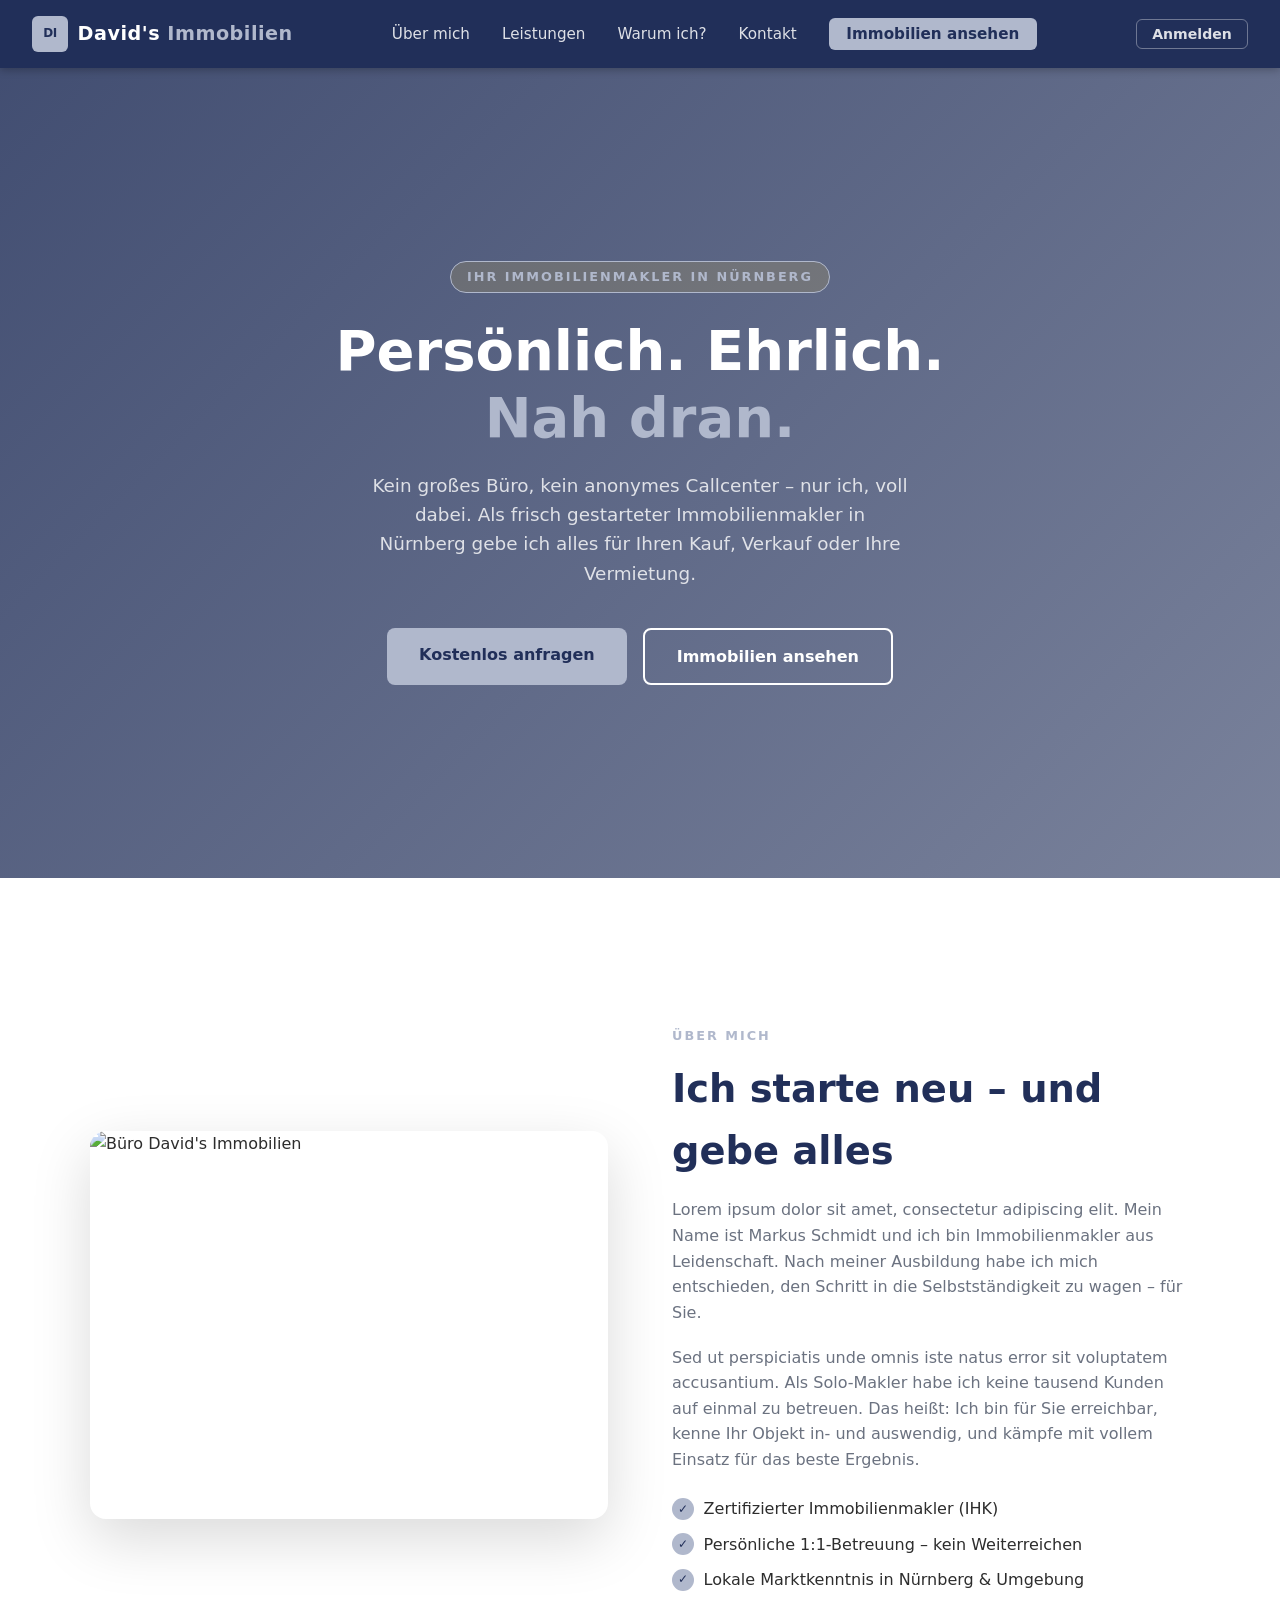
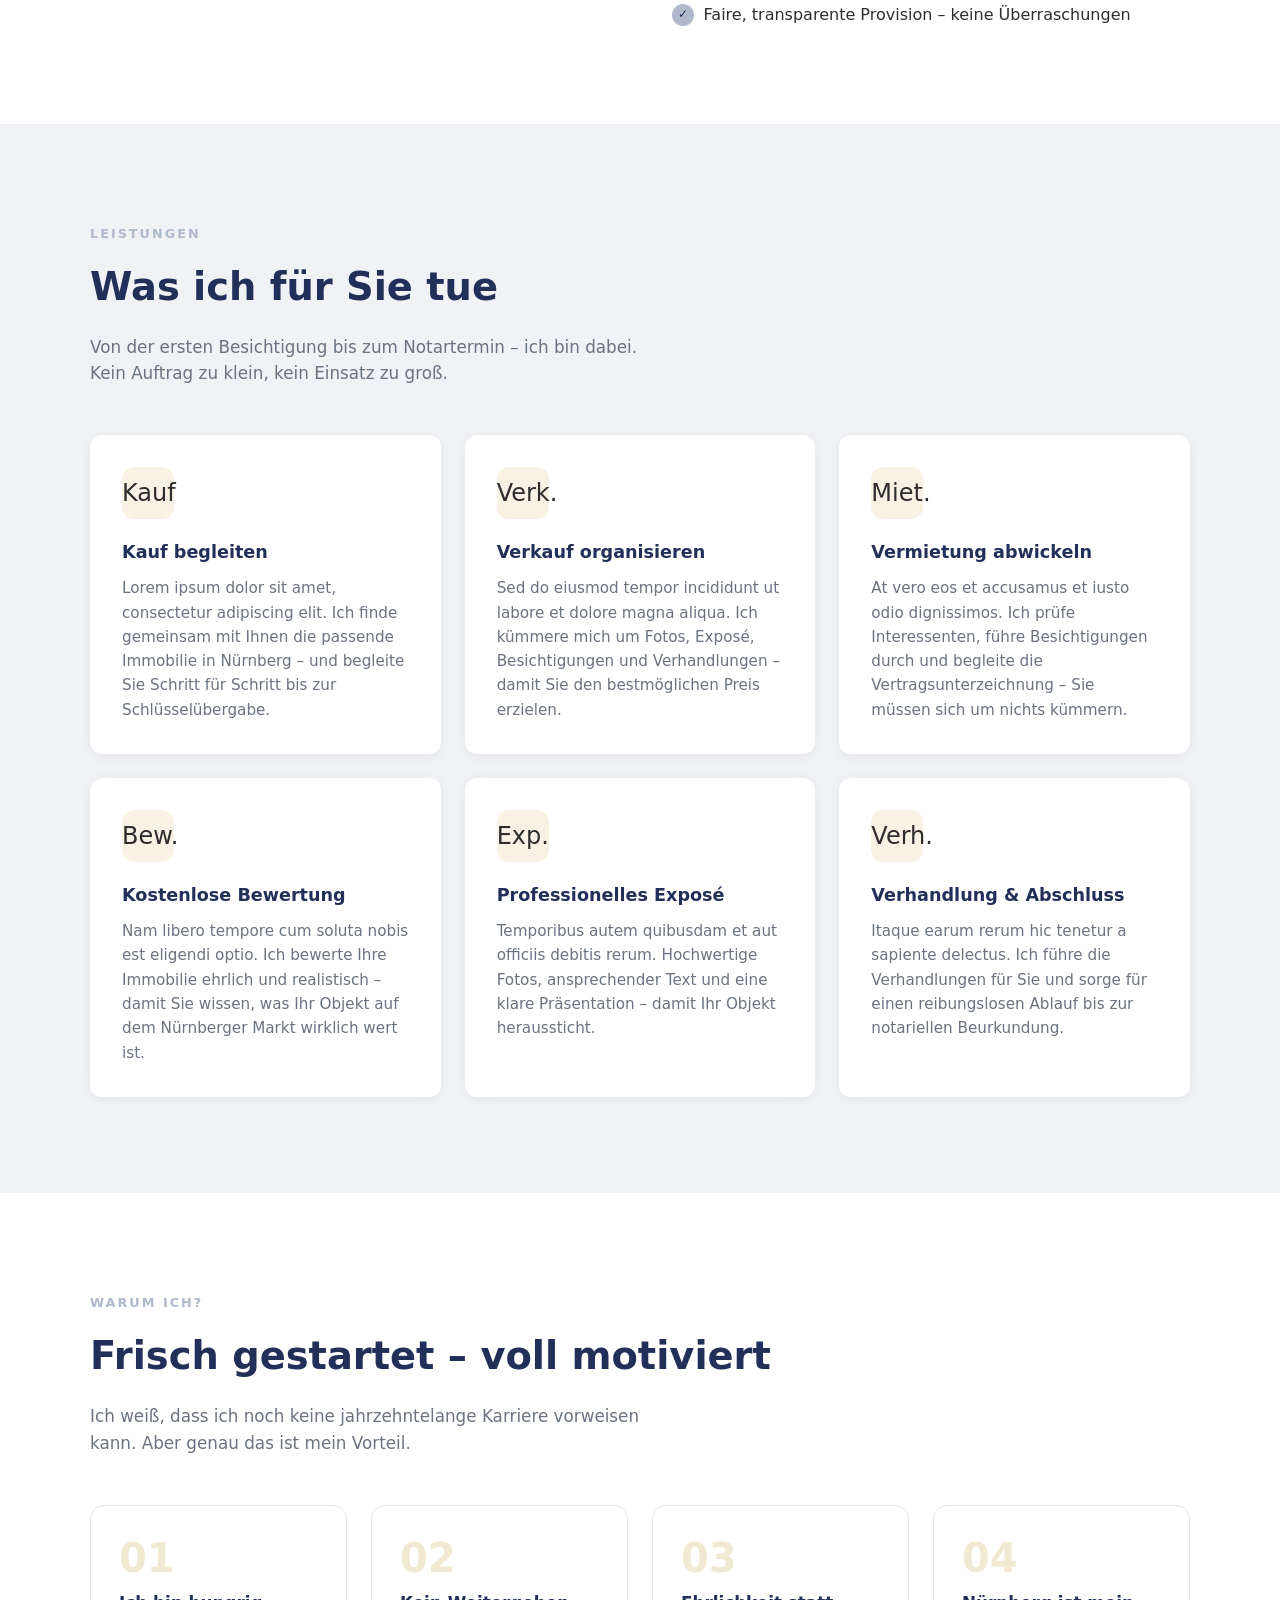
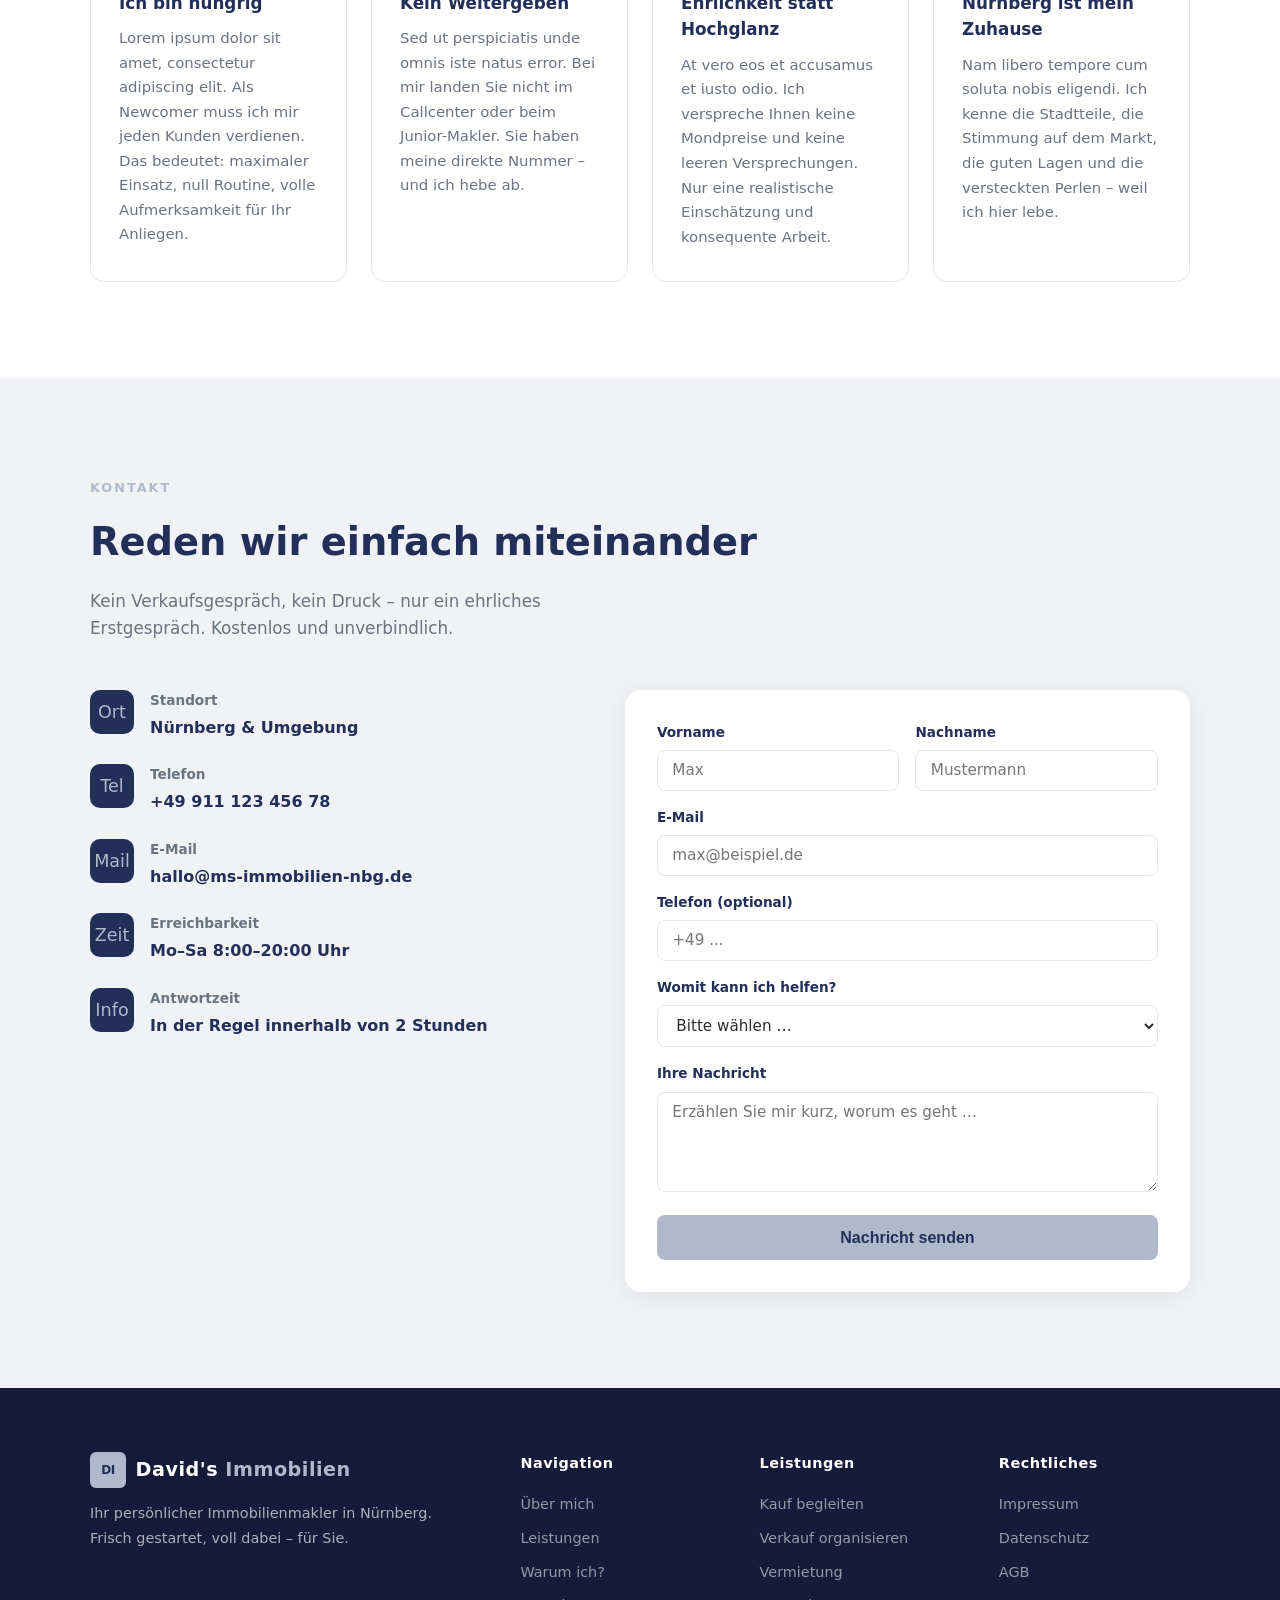
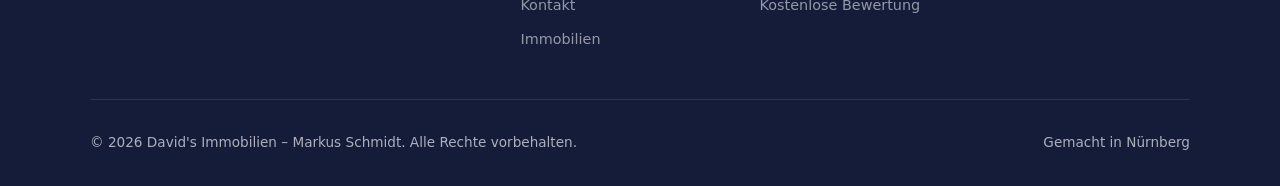
==== commit 8e594adc: "new color and new name" ====
--- a/index.html
+++ b/index.html
@@ -3,15 +3,15 @@
 <head>
   <meta charset="UTF-8" />
   <meta name="viewport" content="width=device-width, initial-scale=1.0" />
-  <title>MS Immobilien – Ihr Makler in Nürnberg</title>
+  <title>David's Immobilien – Ihr Makler in Nürnberg</title>
   <link rel="stylesheet" href="style.css" />
 </head>
 <body>
 
 <nav>
   <a href="index.html" class="nav-logo">
-    <div class="nav-logo-icon">MS</div>
-    <span>MS <em>Immobilien</em></span>
+    <div class="nav-logo-icon">DI</div>
+    <span>David's <em>Immobilien</em></span>
   </a>
   <ul class="nav-links">
     <li><a href="#ueber-mich">Über mich</a></li>
@@ -70,7 +70,7 @@
   <div class="container">
     <div class="about-grid">
       <div class="about-img">
-        <img src="https://images.unsplash.com/photo-1560518883-ce09059eeffa?w=800&q=80" alt="Büro MS Immobilien" />
+        <img src="https://images.unsplash.com/photo-1560518883-ce09059eeffa?w=800&q=80" alt="Büro David's Immobilien" />
       </div>
       <div class="about-text">
         <span class="section-label">Über mich</span>
@@ -254,8 +254,8 @@
   <div class="footer-grid">
     <div class="footer-brand footer-col">
       <a href="index.html" class="nav-logo">
-        <div class="nav-logo-icon">MS</div>
-        <span style="color:#fff">MS <em style="color:var(--accent);font-style:normal">Immobilien</em></span>
+        <div class="nav-logo-icon">DI</div>
+        <span style="color:#fff">David's <em style="color:var(--accent);font-style:normal">Immobilien</em></span>
       </a>
       <p>Ihr persönlicher Immobilienmakler in Nürnberg. Frisch gestartet, voll dabei – für Sie.</p>
     </div>
@@ -288,7 +288,7 @@
     </div>
   </div>
   <div class="footer-bottom">
-    <span>© 2026 MS Immobilien – Markus Schmidt. Alle Rechte vorbehalten.</span>
+    <span>© 2026 David's Immobilien – Markus Schmidt. Alle Rechte vorbehalten.</span>
     <span>Gemacht in Nürnberg</span>
   </div>
 </footer>
--- a/style.css
+++ b/style.css
@@ -1,9 +1,9 @@
 *, *::before, *::after { box-sizing: border-box; margin: 0; padding: 0; }
 
 :root {
-  --primary: #1a3c5e;
-  --accent: #c9a84c;
-  --light: #f7f5f0;
+  --primary: #212f59;
+  --accent: #b0b8cc;
+  --light: #f0f2f6;
   --text: #2d2d2d;
   --muted: #6b7280;
   --border: #e5e7eb;
@@ -202,7 +202,7 @@
 /* ── HERO ── */
 .hero {
   min-height: 90vh;
-  background: linear-gradient(135deg, rgba(26,60,94,.85) 0%, rgba(26,60,94,.6) 100%),
+  background: linear-gradient(135deg, rgba(33,47,89,.85) 0%, rgba(33,47,89,.6) 100%),
               url('https://images.unsplash.com/photo-1564013799919-ab600027ffc6?w=1600&q=80') center/cover no-repeat;
   display: flex;
   align-items: center;
@@ -518,7 +518,7 @@
 
 /* ── FOOTER ── */
 footer {
-  background: #0f2035;
+  background: #141c3a;
   color: rgba(255,255,255,.65);
   padding: 4rem 1.5rem 2rem;
 }
@@ -605,7 +605,7 @@
 
 /* ── IMMOBILIEN PAGE ── */
 .page-hero {
-  background: linear-gradient(135deg, var(--primary) 0%, #0f2035 100%);
+  background: linear-gradient(135deg, var(--primary) 0%, #141c3a 100%);
   padding: 5rem 1.5rem 4rem;
   text-align: center;
   color: var(--white);
@@ -760,7 +760,7 @@
 }
 
 .file-drop:hover,
-.file-drop.drag-over { border-color: var(--primary); background: rgba(26,60,94,.04); }
+.file-drop.drag-over { border-color: var(--primary); background: rgba(33,47,89,.04); }
 
 .file-drop-icon { font-size: 2rem; }
 .file-drop-text { font-size: .95rem; font-weight: 600; color: var(--primary); }
@@ -952,7 +952,7 @@
   aspect-ratio: 16/7;
   overflow: hidden;
   cursor: zoom-in;
-  background: #0f2035;
+  background: #141c3a;
 }
 
 .dg-main {
@@ -982,7 +982,7 @@
   gap: .5rem;
   padding: .6rem;
   overflow-x: auto;
-  background: #0f2035;
+  background: #141c3a;
 }
 
 .gthumb {
